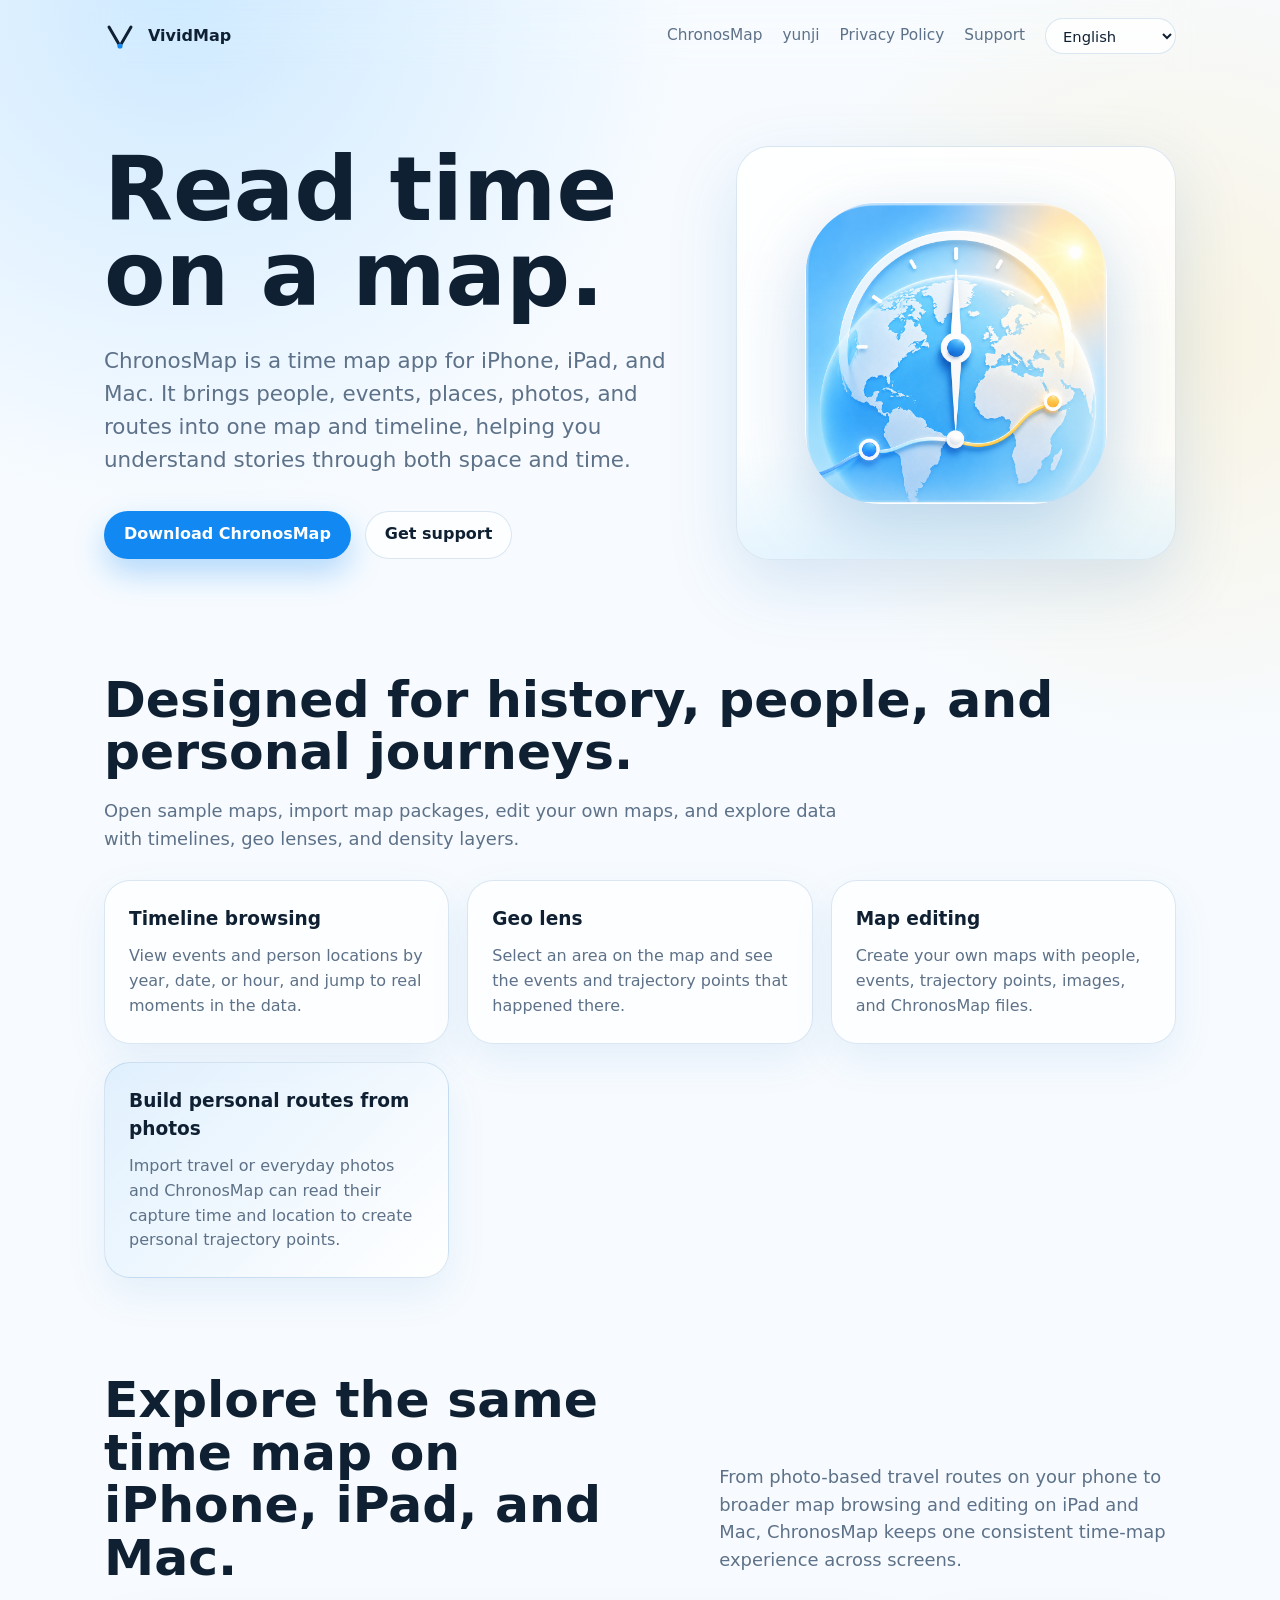
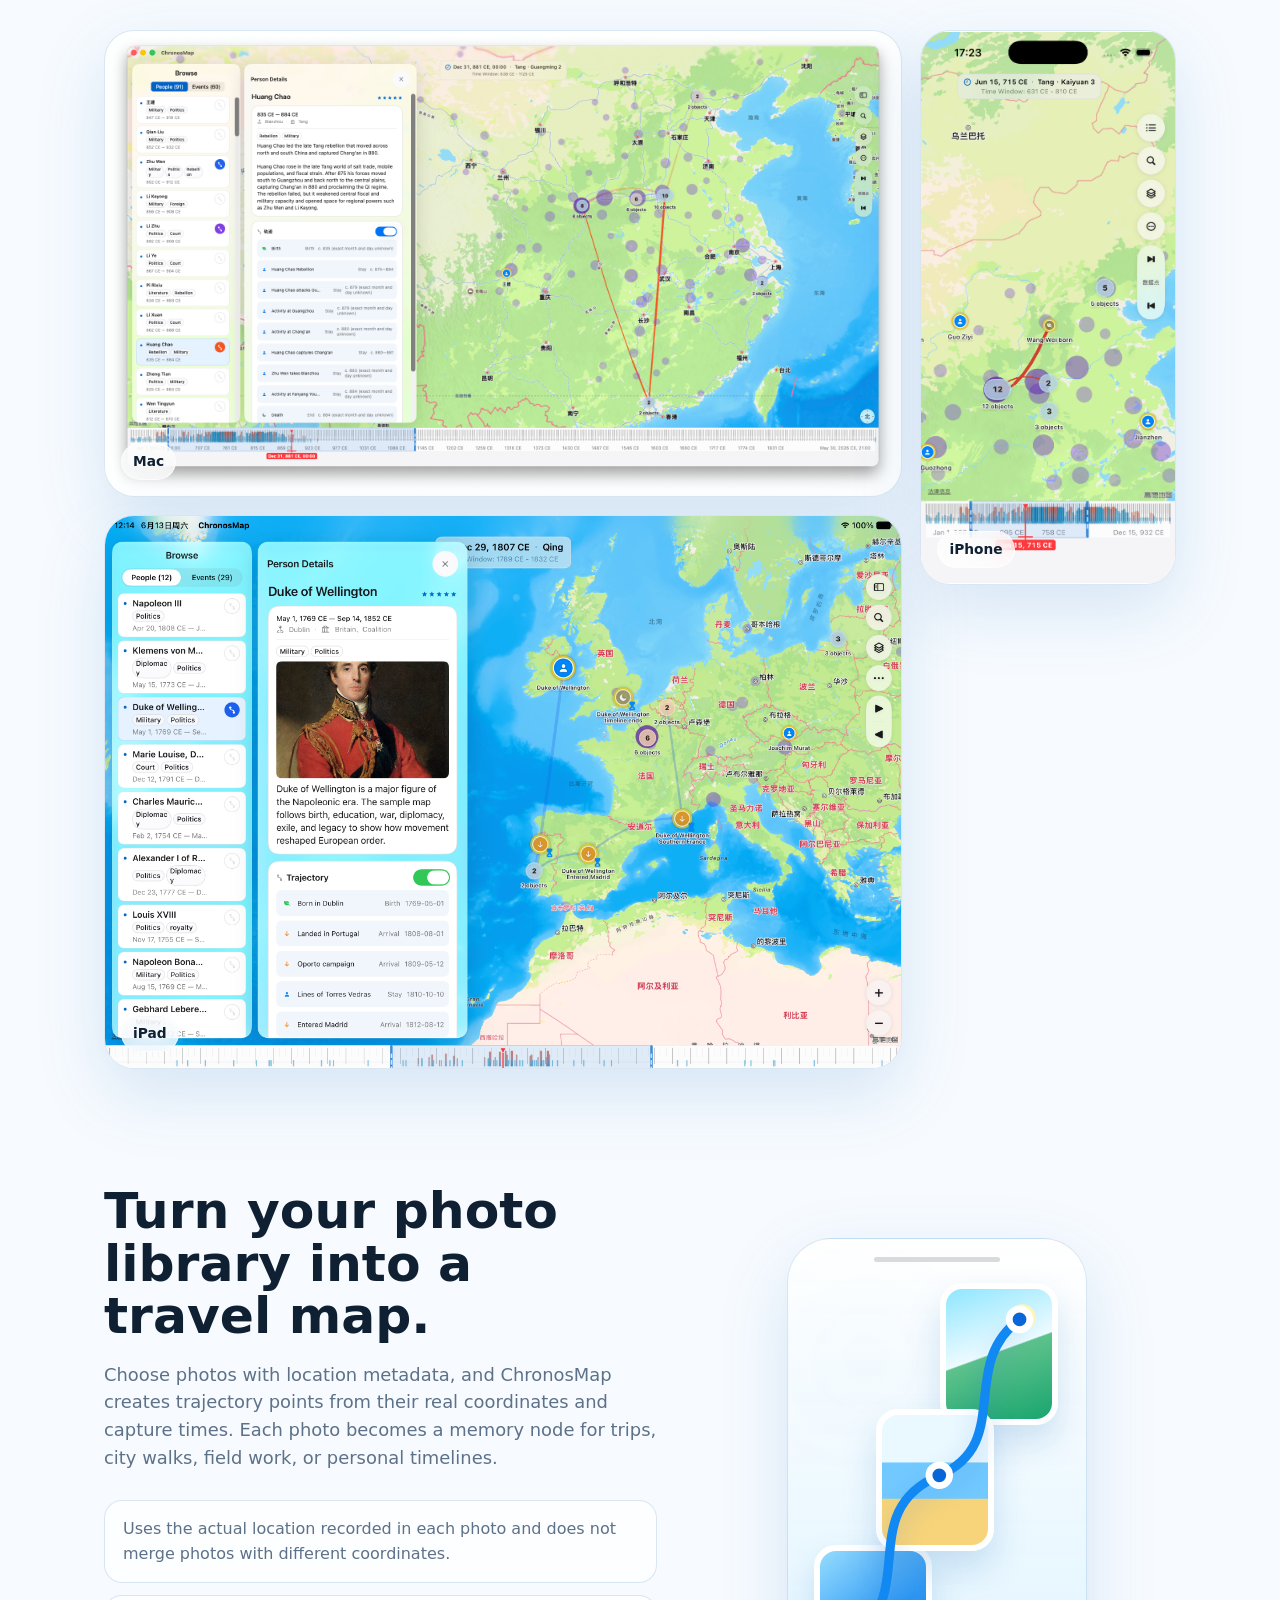
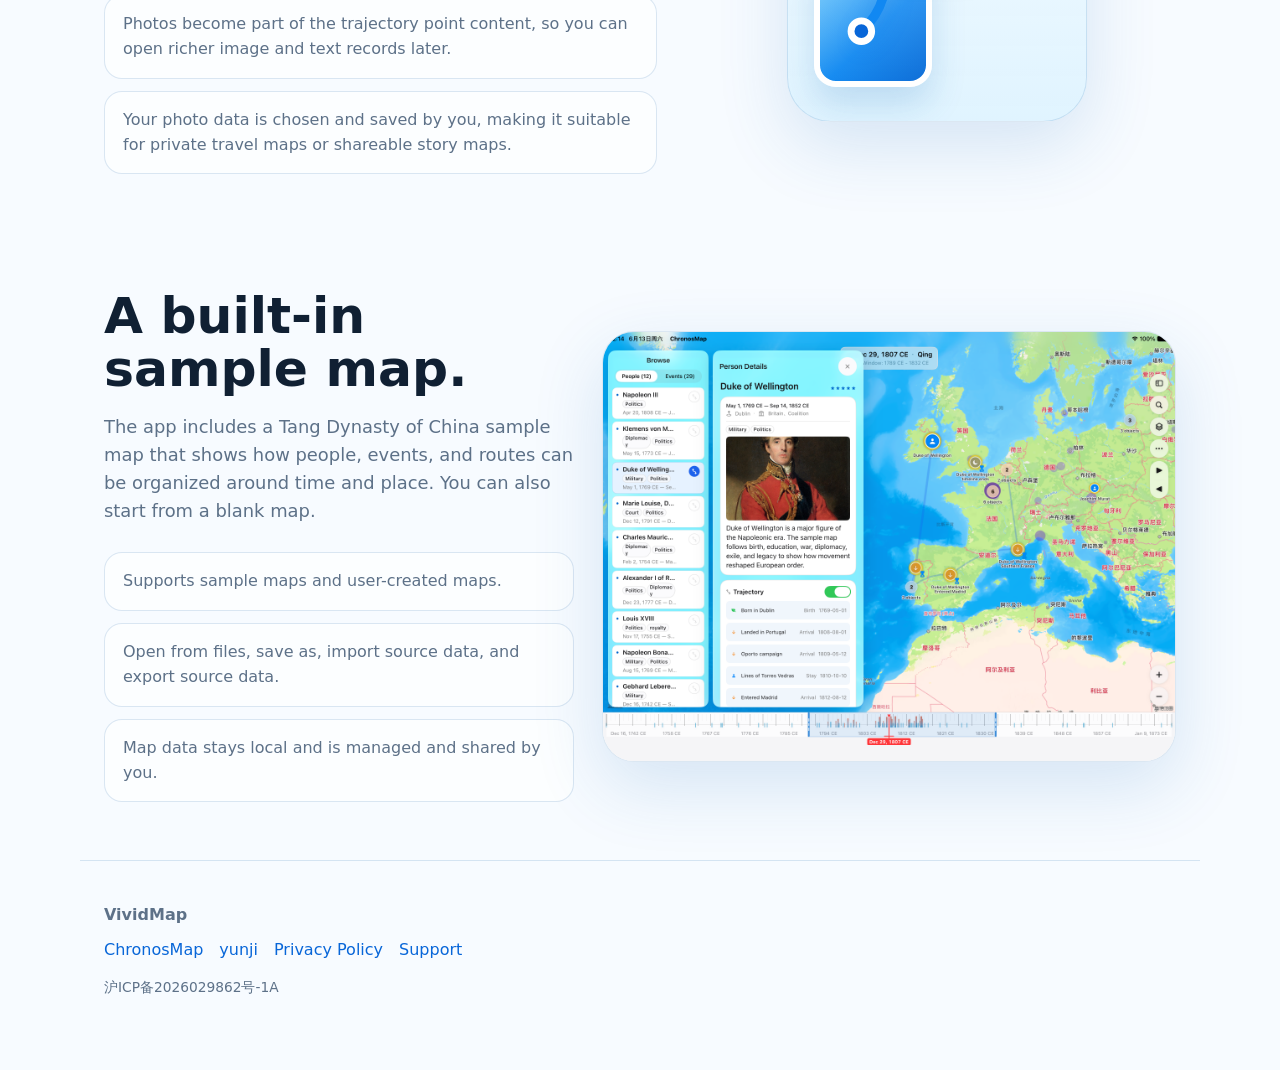
==== chronosmap.html @ 7b17e9c6 "new site" ====
<!doctype html>
<html lang="en">
<head>
  <script>document.documentElement.className+=" js";</script>
  <meta charset="utf-8">
  <meta name="viewport" content="width=device-width, initial-scale=1">
  <title data-i18n="home.page.title">ChronosMap - A map for time and place</title>
  <meta name="description" content="ChronosMap helps you explore people, events, photos, and movement over time on an interactive map." data-i18n-attr="content:meta.description">
  <link rel="stylesheet" href="site.css">
  <link rel="icon" href="assets/chronosmap-icon.png">
  <script src="site.js" defer></script>
  <script src="studio-i18n.js" defer></script>
  <script src="reveal.js" defer></script>
</head>
<body data-page="home">
  <div class="page">
    <header class="nav">
      <a class="brand" href="index.html" aria-label="VividMap home">
        <span class="studio-mark" aria-hidden="true"><svg viewBox="0 0 32 32"><path d="M5 7 L16 26 L27 7" fill="none" stroke="currentColor" stroke-width="3" stroke-linecap="round" stroke-linejoin="round"/><circle cx="16" cy="26" r="2.6" fill="var(--blue)"/></svg></span>
        <span>VividMap</span>
      </a>
      <nav class="nav-links" aria-label="Primary navigation">
        <a href="chronosmap.html">ChronosMap</a>
        <a href="yunji.html" data-i18n="brand.yunji">yunji</a>
        <a href="privacy.html" data-i18n="nav.privacy">Privacy Policy</a>
        <a href="support.html" data-i18n="nav.support">Support</a>
        <label class="language-control">
          <span class="sr-only" data-i18n="nav.language">Language</span>
          <select class="language-select" data-language-select aria-label="Language"></select>
        </label>
      </nav>
    </header>

    <main>
      <section class="hero">
        <div>
          <h1 class="reveal" data-i18n="home.hero.title">Read time on a map.</h1>
          <p class="reveal" data-i18n="home.hero.body">ChronosMap is a time map app for iPhone, iPad, and Mac. It brings people, events, places, photos, and routes into one map and timeline, helping you understand stories through both space and time.</p>
          <div class="actions reveal">
            <a class="button primary" href="https://apps.apple.com/us/app/chronosmap/id6778398973" data-i18n="support.appStore.open">Download on the App Store</a>
            <a class="button secondary" href="support.html" data-i18n="home.hero.support">Get support</a>
          </div>
        </div>
        <div class="hero-card reveal" aria-label="ChronosMap app icon">
          <div class="icon-stage">
            <img src="assets/chronosmap-icon.png" alt="ChronosMap app icon" data-i18n-attr="alt:home.icon.alt">
          </div>
        </div>
      </section>

      <section id="features" class="section">
        <h2 class="reveal" data-i18n="home.features.title">Designed for history, people, and personal journeys.</h2>
        <p class="section-lead reveal" data-i18n="home.features.lead">Open sample maps, import map packages, edit your own maps, and explore data with timelines, geo lenses, and density layers.</p>
        <div class="grid">
          <article class="card reveal">
            <h3 data-i18n="home.feature.timeline.title">Timeline browsing</h3>
            <p data-i18n="home.feature.timeline.body">View events and person locations by year, date, or hour, and jump to real moments in the data.</p>
          </article>
          <article class="card reveal">
            <h3 data-i18n="home.feature.lens.title">Geo lens</h3>
            <p data-i18n="home.feature.lens.body">Select an area on the map and see the events and trajectory points that happened there.</p>
          </article>
          <article class="card reveal">
            <h3 data-i18n="home.feature.editor.title">Map editing</h3>
            <p data-i18n="home.feature.editor.body">Create your own maps with people, events, trajectory points, images, and ChronosMap files.</p>
          </article>
          <article class="card card-accent reveal">
            <h3 data-i18n="home.feature.photos.title">Build personal routes from photos</h3>
            <p data-i18n="home.feature.photos.body">Import travel or everyday photos and ChronosMap can read their capture time and location to create personal trajectory points.</p>
          </article>
        </div>
      </section>

      <section class="section product-gallery">
        <div class="gallery-heading">
          <h2 class="reveal" data-i18n="home.gallery.title">Explore the same time map on iPhone, iPad, and Mac.</h2>
          <p class="section-lead reveal" data-i18n="home.gallery.lead">From photo-based travel routes on your phone to broader map browsing and editing on iPad and Mac, ChronosMap keeps one consistent time-map experience across screens.</p>
        </div>
        <div class="device-grid">
          <figure class="device-shot mac-shot reveal">
            <img src="assets/mac_en.png" alt="ChronosMap on Mac" data-shot="mac" data-i18n-attr="alt:home.gallery.macAlt" loading="lazy" decoding="async">
            <figcaption data-i18n="home.gallery.mac">Mac</figcaption>
          </figure>
          <figure class="device-shot ipad-shot reveal">
            <img src="assets/ipad_en.png" alt="ChronosMap on iPad" data-shot="ipad" data-i18n-attr="alt:home.gallery.ipadAlt" loading="lazy" decoding="async">
            <figcaption data-i18n="home.gallery.ipad">iPad</figcaption>
          </figure>
          <figure class="device-shot ios-shot reveal">
            <img src="assets/ios_en.png" alt="ChronosMap on iPhone" data-shot="ios" data-i18n-attr="alt:home.gallery.iosAlt" loading="lazy" decoding="async">
            <figcaption data-i18n="home.gallery.ios">iPhone</figcaption>
          </figure>
        </div>
      </section>

      <section class="section photo-story">
        <div class="photo-copy">
          <h2 class="reveal" data-i18n="home.photos.title">Turn your photo library into a travel map.</h2>
          <p class="section-lead reveal" data-i18n="home.photos.lead">Choose photos with location metadata, and ChronosMap creates trajectory points from their real coordinates and capture times. Each photo becomes a memory node for trips, city walks, field work, or personal timelines.</p>
          <ul class="list">
            <li class="reveal" data-i18n="home.photos.point1">Uses the actual location recorded in each photo and does not merge photos with different coordinates.</li>
            <li class="reveal" data-i18n="home.photos.point2">Photos become part of the trajectory point content, so you can open richer image and text records later.</li>
            <li class="reveal" data-i18n="home.photos.point3">Your photo data is chosen and saved by you, making it suitable for private travel maps or shareable story maps.</li>
          </ul>
        </div>
        <div class="journey-visual reveal" aria-label="Photo journey illustration">
          <div class="phone-frame">
            <div class="photo-tile tile-one"></div>
            <div class="photo-tile tile-two"></div>
            <div class="photo-tile tile-three"></div>
            <svg class="route-line" viewBox="0 0 260 420" aria-hidden="true">
              <path d="M64 342 C110 302 62 236 132 206 C197 178 148 110 202 70" />
              <circle cx="64" cy="342" r="9" />
              <circle cx="132" cy="206" r="9" />
              <circle cx="202" cy="70" r="9" />
            </svg>
          </div>
        </div>
      </section>

      <section class="section showcase">
        <div>
          <h2 class="reveal" data-i18n="home.sample.title">A built-in sample map.</h2>
          <p class="section-lead reveal" data-i18n="home.sample.lead">The app includes a Tang Dynasty of China sample map that shows how people, events, and routes can be organized around time and place. You can also start from a blank map.</p>
          <ul class="list">
            <li class="reveal" data-i18n="home.sample.point1">Supports sample maps and user-created maps.</li>
            <li class="reveal" data-i18n="home.sample.point2">Open from files, save as, import source data, and export source data.</li>
            <li class="reveal" data-i18n="home.sample.point3">Map data stays local and is managed and shared by you.</li>
          </ul>
        </div>
        <div class="map-image reveal">
          <img src="assets/ipad_en.png" alt="ChronosMap sample map on iPad" data-shot="ipad" data-i18n-attr="alt:home.sample.imageAlt" loading="lazy" decoding="async">
        </div>
      </section>
    </main>

    <footer class="footer">
      <strong>VividMap</strong>
      <div class="footer-links">
        <a href="chronosmap.html">ChronosMap</a>
        <a href="yunji.html" data-i18n="brand.yunji">yunji</a>
        <a href="privacy.html" data-i18n="nav.privacy">Privacy Policy</a>
        <a href="support.html" data-i18n="nav.support">Support</a>
      </div>
      <a class="icp-link" href="https://beian.miit.gov.cn/" target="_blank" rel="noopener">沪ICP备2026029862号-1A</a>
    </footer>
  </div>
</body>
</html>
---- site.css ----
:root {
  color-scheme: light;
  --bg: #f7fbff;
  --surface: rgba(255, 255, 255, 0.78);
  --surface-strong: #ffffff;
  --text: #102033;
  --muted: #5d7188;
  --line: rgba(34, 106, 176, 0.16);
  --blue: #1188f2;
  --blue-strong: #0866d8;
  --blue-soft: #dff2ff;
  --shadow: 0 24px 70px rgba(38, 113, 184, 0.16);
  --radius: 26px;
}

* {
  box-sizing: border-box;
}

html {
  scroll-behavior: smooth;
}

body {
  margin: 0;
  background:
    radial-gradient(circle at 14% 0%, rgba(46, 164, 255, 0.2), transparent 32rem),
    radial-gradient(circle at 92% 8%, rgba(255, 207, 92, 0.18), transparent 26rem),
    var(--bg);
  color: var(--text);
  font-family: Inter, ui-sans-serif, system-ui, -apple-system, BlinkMacSystemFont, "Segoe UI", sans-serif;
  line-height: 1.55;
}

a {
  color: var(--blue-strong);
  text-decoration: none;
}

a:hover {
  text-decoration: underline;
}

.page {
  min-height: 100vh;
}

.nav {
  position: sticky;
  top: 0;
  z-index: 10;
  display: flex;
  align-items: center;
  justify-content: space-between;
  gap: 20px;
  max-width: 1120px;
  margin: 0 auto;
  padding: 18px 24px;
  backdrop-filter: blur(18px);
}

.brand {
  display: inline-flex;
  align-items: center;
  gap: 12px;
  color: var(--text);
  font-weight: 760;
}

.brand img {
  width: 38px;
  height: 38px;
  border-radius: 10px;
  box-shadow: 0 8px 24px rgba(17, 136, 242, 0.22);
}

.nav-links {
  display: flex;
  align-items: center;
  gap: 20px;
  font-size: 0.96rem;
  color: var(--muted);
}

.nav-links a {
  color: var(--muted);
}

.language-control {
  display: inline-flex;
  align-items: center;
}

.language-select {
  height: 36px;
  max-width: 190px;
  padding: 0 34px 0 13px;
  border: 1px solid var(--line);
  border-radius: 999px;
  background: rgba(255, 255, 255, 0.76);
  color: var(--text);
  font: inherit;
  font-size: 0.92rem;
}

.sr-only {
  position: absolute;
  width: 1px;
  height: 1px;
  padding: 0;
  margin: -1px;
  overflow: hidden;
  clip: rect(0, 0, 0, 0);
  white-space: nowrap;
  border: 0;
}

.hero {
  display: grid;
  grid-template-columns: minmax(0, 1.02fr) minmax(320px, 0.78fr);
  gap: 56px;
  align-items: center;
  max-width: 1120px;
  margin: 0 auto;
  padding: 74px 24px 56px;
}

.hero h1 {
  max-width: 720px;
  margin: 0;
  font-size: clamp(3rem, 7vw, 6.25rem);
  line-height: 0.94;
}

.hero p {
  max-width: 650px;
  margin: 28px 0 0;
  color: var(--muted);
  font-size: clamp(1.08rem, 2vw, 1.34rem);
}

.actions {
  display: flex;
  flex-wrap: wrap;
  gap: 14px;
  margin-top: 34px;
}

.button {
  display: inline-flex;
  align-items: center;
  justify-content: center;
  min-height: 48px;
  padding: 0 19px;
  border-radius: 999px;
  font-weight: 720;
  border: 1px solid transparent;
}

.button.primary {
  background: var(--blue);
  color: #fff;
  box-shadow: 0 14px 32px rgba(17, 136, 242, 0.3);
}

.button.secondary {
  background: rgba(255, 255, 255, 0.78);
  border-color: var(--line);
  color: var(--text);
}

.hero-card {
  position: relative;
  padding: 26px;
  border: 1px solid var(--line);
  border-radius: 34px;
  background: linear-gradient(180deg, rgba(255, 255, 255, 0.88), rgba(255, 255, 255, 0.58));
  box-shadow: var(--shadow);
  overflow: hidden;
}

.hero-card::before {
  content: "";
  position: absolute;
  inset: auto -18% -22% -18%;
  height: 48%;
  background: linear-gradient(180deg, rgba(182, 230, 255, 0), rgba(142, 212, 249, 0.38));
  pointer-events: none;
}

.icon-stage {
  display: grid;
  place-items: center;
  min-height: 360px;
}

.icon-stage img {
  width: min(78%, 330px);
  border-radius: 25%;
  filter: drop-shadow(0 26px 34px rgba(17, 104, 184, 0.24));
}

.section {
  max-width: 1120px;
  margin: 0 auto;
  padding: 58px 24px;
}

.section h2 {
  margin: 0 0 18px;
  font-size: clamp(2rem, 4vw, 3.15rem);
  line-height: 1.04;
}

.section-lead {
  max-width: 760px;
  margin: 0 0 28px;
  color: var(--muted);
  font-size: 1.12rem;
}

.grid {
  display: grid;
  grid-template-columns: repeat(3, minmax(0, 1fr));
  gap: 18px;
}

.card {
  padding: 24px;
  border: 1px solid var(--line);
  border-radius: var(--radius);
  background: var(--surface);
  box-shadow: 0 16px 42px rgba(38, 113, 184, 0.09);
}

.card h3 {
  margin: 0 0 10px;
  font-size: 1.16rem;
}

.card p {
  margin: 0;
  color: var(--muted);
}

.card-accent {
  background:
    linear-gradient(135deg, rgba(17, 136, 242, 0.12), rgba(255, 255, 255, 0.76)),
    var(--surface);
}

.product-gallery {
  padding-top: 38px;
}

.gallery-heading {
  display: grid;
  grid-template-columns: minmax(0, 0.9fr) minmax(280px, 0.7fr);
  gap: 28px;
  align-items: end;
  margin-bottom: 28px;
}

.device-grid {
  display: grid;
  grid-template-columns: minmax(0, 1fr) minmax(150px, 0.32fr);
  grid-template-areas:
    "mac ios"
    "ipad ios";
  gap: 18px;
  max-width: 1080px;
  margin-inline: auto;
}

.device-shot {
  margin: 0;
  position: relative;
  display: grid;
  place-items: center;
  min-width: 0;
  overflow: hidden;
  border: 1px solid var(--line);
  border-radius: 30px;
  background: rgba(255, 255, 255, 0.82);
  box-shadow: var(--shadow);
}

.device-shot img {
  display: block;
  width: 100%;
  height: 100%;
  object-fit: contain;
}

.device-shot figcaption {
  position: absolute;
  left: 16px;
  bottom: 16px;
  padding: 7px 11px;
  border: 1px solid rgba(255, 255, 255, 0.66);
  border-radius: 999px;
  background: rgba(255, 255, 255, 0.74);
  color: var(--text);
  font-size: 0.86rem;
  font-weight: 720;
  backdrop-filter: blur(14px);
}

.mac-shot {
  grid-area: mac;
  aspect-ratio: 1.71;
}

.ipad-shot {
  grid-area: ipad;
  aspect-ratio: 1.44;
}

.ios-shot {
  grid-area: ios;
  aspect-ratio: 0.46;
}

.photo-story {
  display: grid;
  grid-template-columns: minmax(0, 0.95fr) minmax(300px, 0.82fr);
  gap: 42px;
  align-items: center;
}

.photo-copy {
  min-width: 0;
}

.journey-visual {
  display: grid;
  place-items: center;
  min-height: 440px;
}

.phone-frame {
  position: relative;
  width: min(100%, 300px);
  aspect-ratio: 0.62;
  border: 1px solid var(--line);
  border-radius: 44px;
  background:
    linear-gradient(180deg, rgba(255, 255, 255, 0.92), rgba(220, 242, 255, 0.86)),
    radial-gradient(circle at 26% 24%, rgba(17, 136, 242, 0.18), transparent 8rem);
  box-shadow: var(--shadow);
  overflow: hidden;
}

.phone-frame::before {
  content: "";
  position: absolute;
  inset: 18px 86px auto;
  height: 5px;
  border-radius: 999px;
  background: rgba(16, 32, 51, 0.16);
}

.photo-tile {
  position: absolute;
  width: 118px;
  height: 142px;
  border: 6px solid #fff;
  border-radius: 22px;
  box-shadow: 0 18px 34px rgba(17, 104, 184, 0.18);
}

.tile-one {
  left: 26px;
  bottom: 34px;
  background:
    linear-gradient(180deg, rgba(255,255,255,0.16), transparent),
    linear-gradient(135deg, #80d5ff, #168bf1 58%, #0f6ed7);
}

.tile-two {
  right: 28px;
  top: 44px;
  background:
    radial-gradient(circle at 72% 22%, #fff6b9 0 10%, transparent 11%),
    linear-gradient(160deg, #8ee6ff, #eefbff 48%, #5ec28c 49%, #19a56f);
}

.tile-three {
  left: 88px;
  top: 170px;
  background:
    linear-gradient(180deg, #eaf8ff 0 36%, #72c9ff 37% 64%, #f7d47a 65%);
}

.route-line {
  position: absolute;
  inset: 0;
  width: 100%;
  height: 100%;
  fill: none;
  pointer-events: none;
}

.route-line path {
  stroke: var(--blue);
  stroke-width: 8;
  stroke-linecap: round;
  filter: drop-shadow(0 8px 10px rgba(8, 102, 216, 0.2));
}

.route-line circle {
  fill: var(--blue-strong);
  stroke: #fff;
  stroke-width: 6;
}

.showcase {
  display: grid;
  grid-template-columns: 0.9fr 1.1fr;
  gap: 28px;
  align-items: center;
}

.map-image {
  display: grid;
  place-items: center;
  overflow: hidden;
  border: 1px solid var(--line);
  border-radius: 32px;
  background: var(--surface-strong);
  box-shadow: var(--shadow);
  max-height: 460px;
}

.map-image img {
  display: block;
  width: 100%;
  height: 100%;
  max-height: 460px;
  object-fit: contain;
}

.list {
  display: grid;
  gap: 12px;
  padding: 0;
  margin: 24px 0 0;
  list-style: none;
}

.list li {
  padding: 16px 18px;
  border: 1px solid var(--line);
  border-radius: 18px;
  background: rgba(255, 255, 255, 0.64);
  color: var(--muted);
}

.policy {
  max-width: 840px;
}

.policy h1 {
  margin: 0 0 18px;
  font-size: clamp(2.4rem, 6vw, 4.7rem);
  line-height: 1;
}

.policy h2 {
  margin-top: 42px;
  font-size: 1.55rem;
}

.policy p,
.policy li {
  color: var(--muted);
}

.policy ul {
  padding-left: 1.25rem;
}

.footer {
  max-width: 1120px;
  margin: 0 auto;
  padding: 42px 24px 70px;
  color: var(--muted);
  border-top: 1px solid var(--line);
}

.footer-links {
  display: flex;
  flex-wrap: wrap;
  gap: 16px;
  margin-top: 10px;
}

.icp-link {
  display: inline-block;
  margin-top: 14px;
  color: var(--muted);
  font-size: 0.86rem;
}

@media (max-width: 820px) {
  .nav {
    align-items: flex-start;
    position: static;
  }

  .nav-links {
    gap: 12px;
    flex-wrap: wrap;
    justify-content: flex-end;
  }

  .hero,
  .showcase,
  .photo-story,
  .gallery-heading,
  .device-grid {
    grid-template-columns: 1fr;
  }

  .device-grid {
    grid-template-areas:
      "mac"
      "ipad"
      "ios";
  }

  .ios-shot {
    width: min(100%, 320px);
    justify-self: center;
  }

  .hero {
    padding-top: 46px;
  }

  .grid {
    grid-template-columns: 1fr;
  }

  .icon-stage {
    min-height: 260px;
  }
}

@media (max-width: 520px) {
  .nav {
    padding-inline: 18px;
  }

  .brand span {
    display: none;
  }

  .hero,
  .section,
  .footer {
    padding-inline: 18px;
  }

  .hero h1 {
    font-size: 3.1rem;
  }
}

/* ============================================================
   VividMap 合并站：工作室首页 / 云迹页 / 滚动显现 / 微交互
   （沿用 ChronosMap 的浅色蓝调语言，仅在其上扩展）
   ============================================================ */

/* 工作室标记（V 字 + 节点） */
.studio-mark {
  display: inline-grid;
  place-items: center;
  width: 32px;
  height: 32px;
  color: var(--text);
}
.studio-mark svg { width: 100%; height: 100%; display: block; }
.brand:hover .studio-mark { color: var(--blue-strong); }

.nav.scrolled {
  background: rgba(247, 251, 255, 0.82);
  box-shadow: 0 1px 0 var(--line);
}

/* 滚动显现（渐进增强：无 JS 时内容默认可见） */
.js .reveal {
  opacity: 0;
  transform: translateY(26px);
  transition: opacity 0.7s var(--ease, ease), transform 0.7s var(--ease, ease);
}
.js .reveal.in { opacity: 1; transform: none; }

/* 工作室首页 hero 视觉：双图标漂浮 + 漂浮地名胶囊 */
.studio-hero-visual {
  position: relative;
  display: grid;
  place-items: center;
  min-height: 380px;
}
.app-icons {
  position: relative;
  display: flex;
  gap: 22px;
  align-items: center;
  padding: 30px 34px;
  border: 1px solid var(--line);
  border-radius: 34px;
  background: linear-gradient(180deg, rgba(255,255,255,0.9), rgba(255,255,255,0.6));
  box-shadow: var(--shadow);
}
.app-icons img {
  width: 116px;
  height: 116px;
  border-radius: 25%;
  filter: drop-shadow(0 18px 24px rgba(17,104,184,0.22));
  transition: transform 0.4s var(--ease, ease);
}
.app-icons img:first-child { transform: rotate(-5deg); }
.app-icons img:last-child { transform: rotate(5deg) translateY(8px); }
.app-icons:hover img:first-child { transform: rotate(-2deg) translateY(-6px); }
.app-icons:hover img:last-child { transform: rotate(2deg) translateY(2px); }
.icon-amp {
  font-family: var(--display, inherit);
  font-size: 2rem;
  font-weight: 700;
  color: var(--muted);
}
.float-chip {
  position: absolute;
  z-index: 3;
  padding: 8px 15px;
  border: 1px solid var(--line);
  border-radius: 999px;
  background: rgba(255,255,255,0.92);
  box-shadow: 0 12px 26px rgba(38,113,184,0.16);
  font-size: 0.85rem;
  font-weight: 720;
  color: var(--text);
  white-space: nowrap;
  animation: floaty 6s ease-in-out infinite;
}
.float-chip::before {
  content: "";
  display: inline-block;
  width: 9px; height: 9px;
  border-radius: 50%;
  margin-right: 8px;
  vertical-align: middle;
  background: var(--c, var(--blue));
}
.chip-1 { --c: var(--blue); top: 4%; left: -6%; }
.chip-2 { --c: var(--blue-strong); bottom: 8%; right: -8%; animation-delay: 1.4s; }
.chip-3 { --c: #ffcf5c; top: 40%; left: -12%; animation-delay: 2.6s; }
@keyframes floaty {
  0%, 100% { transform: translateY(0); }
  50% { transform: translateY(-12px); }
}

/* 门户卡（首页双 App 入口） */
.portal-grid {
  display: grid;
  grid-template-columns: repeat(2, minmax(0, 1fr));
  gap: 22px;
}
.portal-card {
  display: flex;
  flex-direction: column;
  gap: 16px;
  padding: 26px;
  border: 1px solid var(--line);
  border-radius: var(--radius);
  background: var(--surface);
  box-shadow: 0 16px 42px rgba(38,113,184,0.09);
  transition: transform 0.35s var(--ease, ease), box-shadow 0.35s var(--ease, ease);
}
.portal-card:hover {
  transform: translateY(-6px);
  box-shadow: 0 26px 56px rgba(38,113,184,0.16);
}
.portal-card.accent {
  background: linear-gradient(135deg, rgba(17,136,242,0.12), rgba(255,255,255,0.78)), var(--surface);
}
.portal-head { display: flex; align-items: center; gap: 14px; }
.portal-head img {
  width: 58px; height: 58px;
  border-radius: 16px;
  box-shadow: 0 10px 24px rgba(17,136,242,0.2);
}
.portal-name { font-size: 1.5rem; font-weight: 760; }
.portal-tagline { margin: 0; color: var(--muted); }
.portal-shot {
  margin: 4px 0 0;
  overflow: hidden;
  border: 1px solid var(--line);
  border-radius: 24px;
  background: rgba(255,255,255,0.7);
}
.portal-shot img { display: block; width: 100%; aspect-ratio: 1.5; object-fit: cover; object-position: top; }
.portal-actions { display: flex; flex-wrap: wrap; gap: 12px; margin-top: auto; }

/* 价值卡 */
.values-grid {
  display: grid;
  grid-template-columns: repeat(3, minmax(0, 1fr));
  gap: 18px;
}
.value-card {
  padding: 24px;
  border: 1px solid var(--line);
  border-radius: var(--radius);
  background: var(--surface);
  box-shadow: 0 16px 42px rgba(38,113,184,0.09);
}
.value-card .vmark {
  display: inline-grid;
  place-items: center;
  width: 40px; height: 40px;
  margin-bottom: 12px;
  border-radius: 12px;
  background: var(--blue-soft);
  color: var(--blue-strong);
  font-weight: 800;
}
.value-card p { margin: 0; color: var(--muted); }

/* 云迹页设备行（三张 iPhone 截图） */
.device-row {
  display: grid;
  grid-template-columns: repeat(3, minmax(0, 1fr));
  gap: 18px;
  max-width: 760px;
  margin-inline: auto;
}
.device-row .device-shot { aspect-ratio: 0.47; }
.device-row .device-shot img { object-fit: cover; object-position: top; }

/* 云迹 hero 图标舞台复用 chronosmap .icon-stage，仅换图 */

@media (max-width: 820px) {
  .portal-grid, .values-grid, .device-row { grid-template-columns: 1fr; }
  .device-row { max-width: 320px; }
  .studio-hero-visual { min-height: 300px; }
  .app-icons img { width: 92px; height: 92px; }
}

@media (prefers-reduced-motion: reduce) {
  .reveal { opacity: 1; transform: none; }
  .float-chip { animation: none; }
}
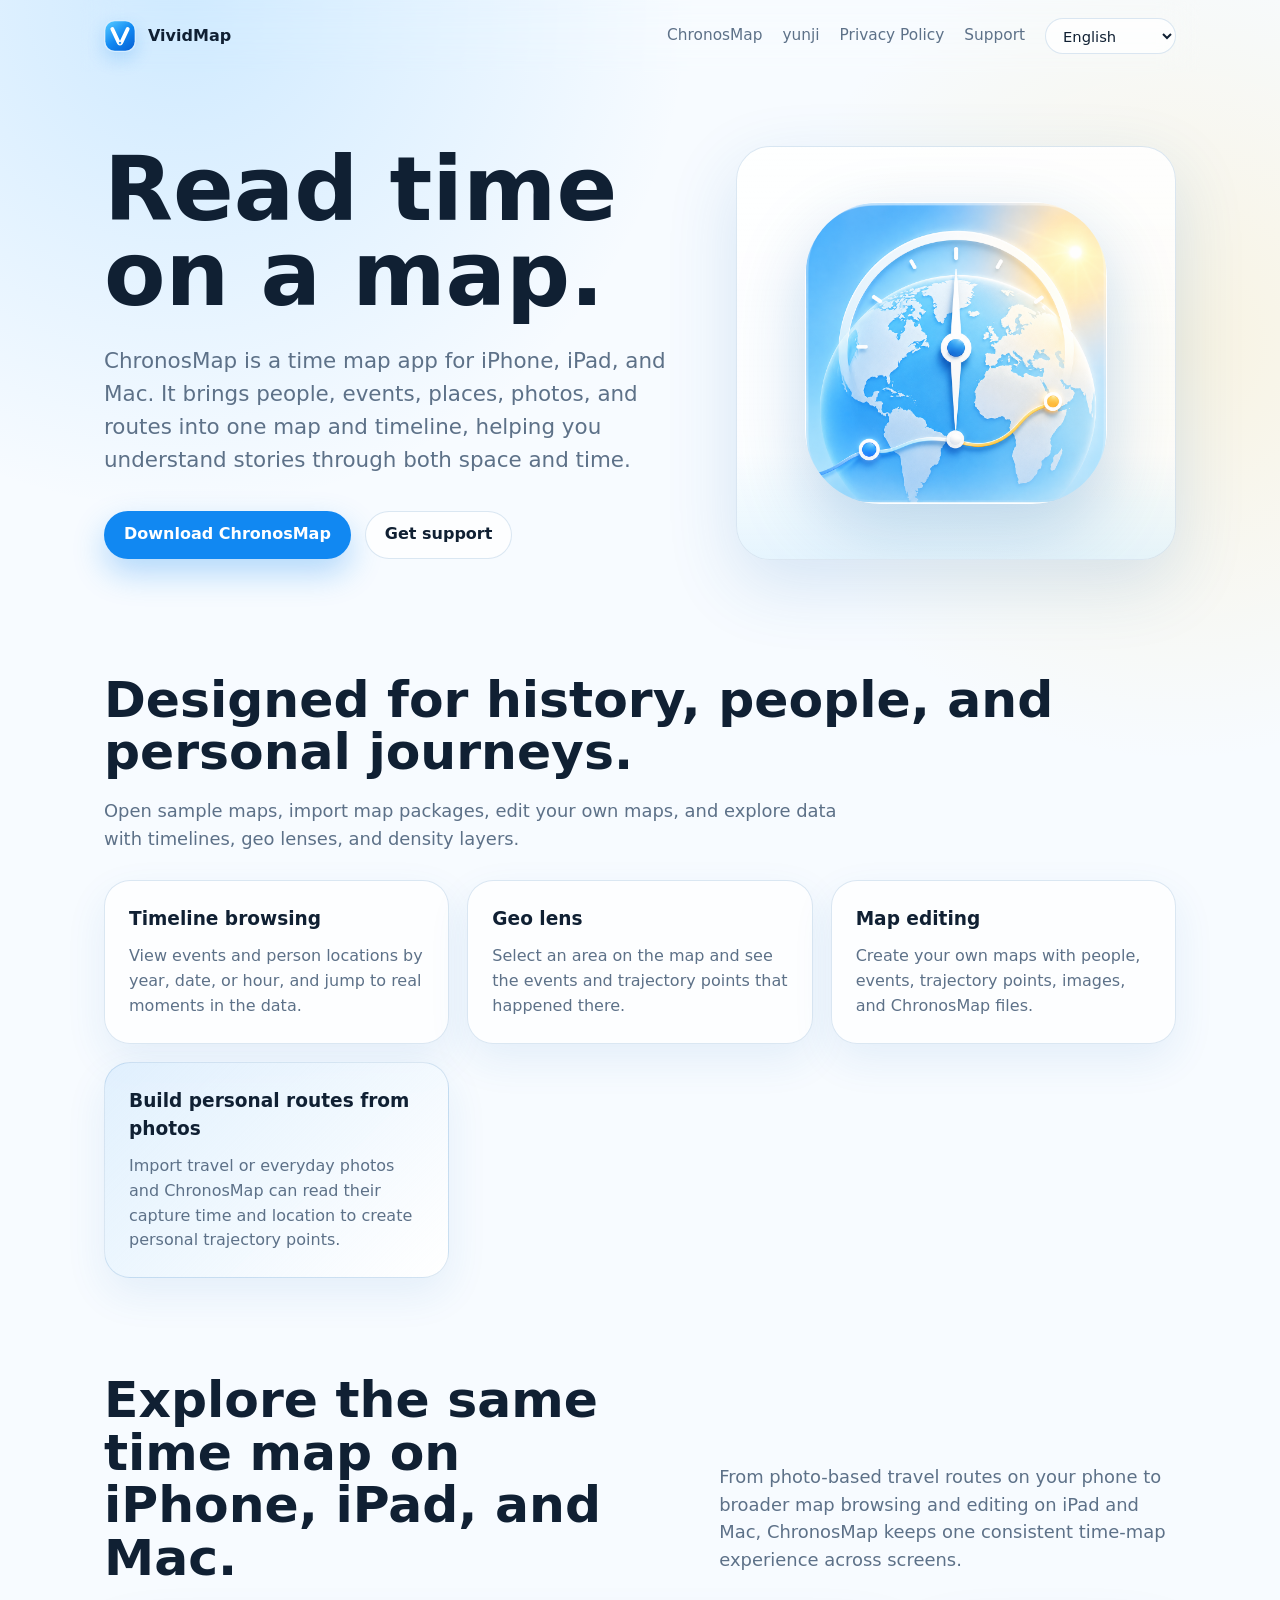
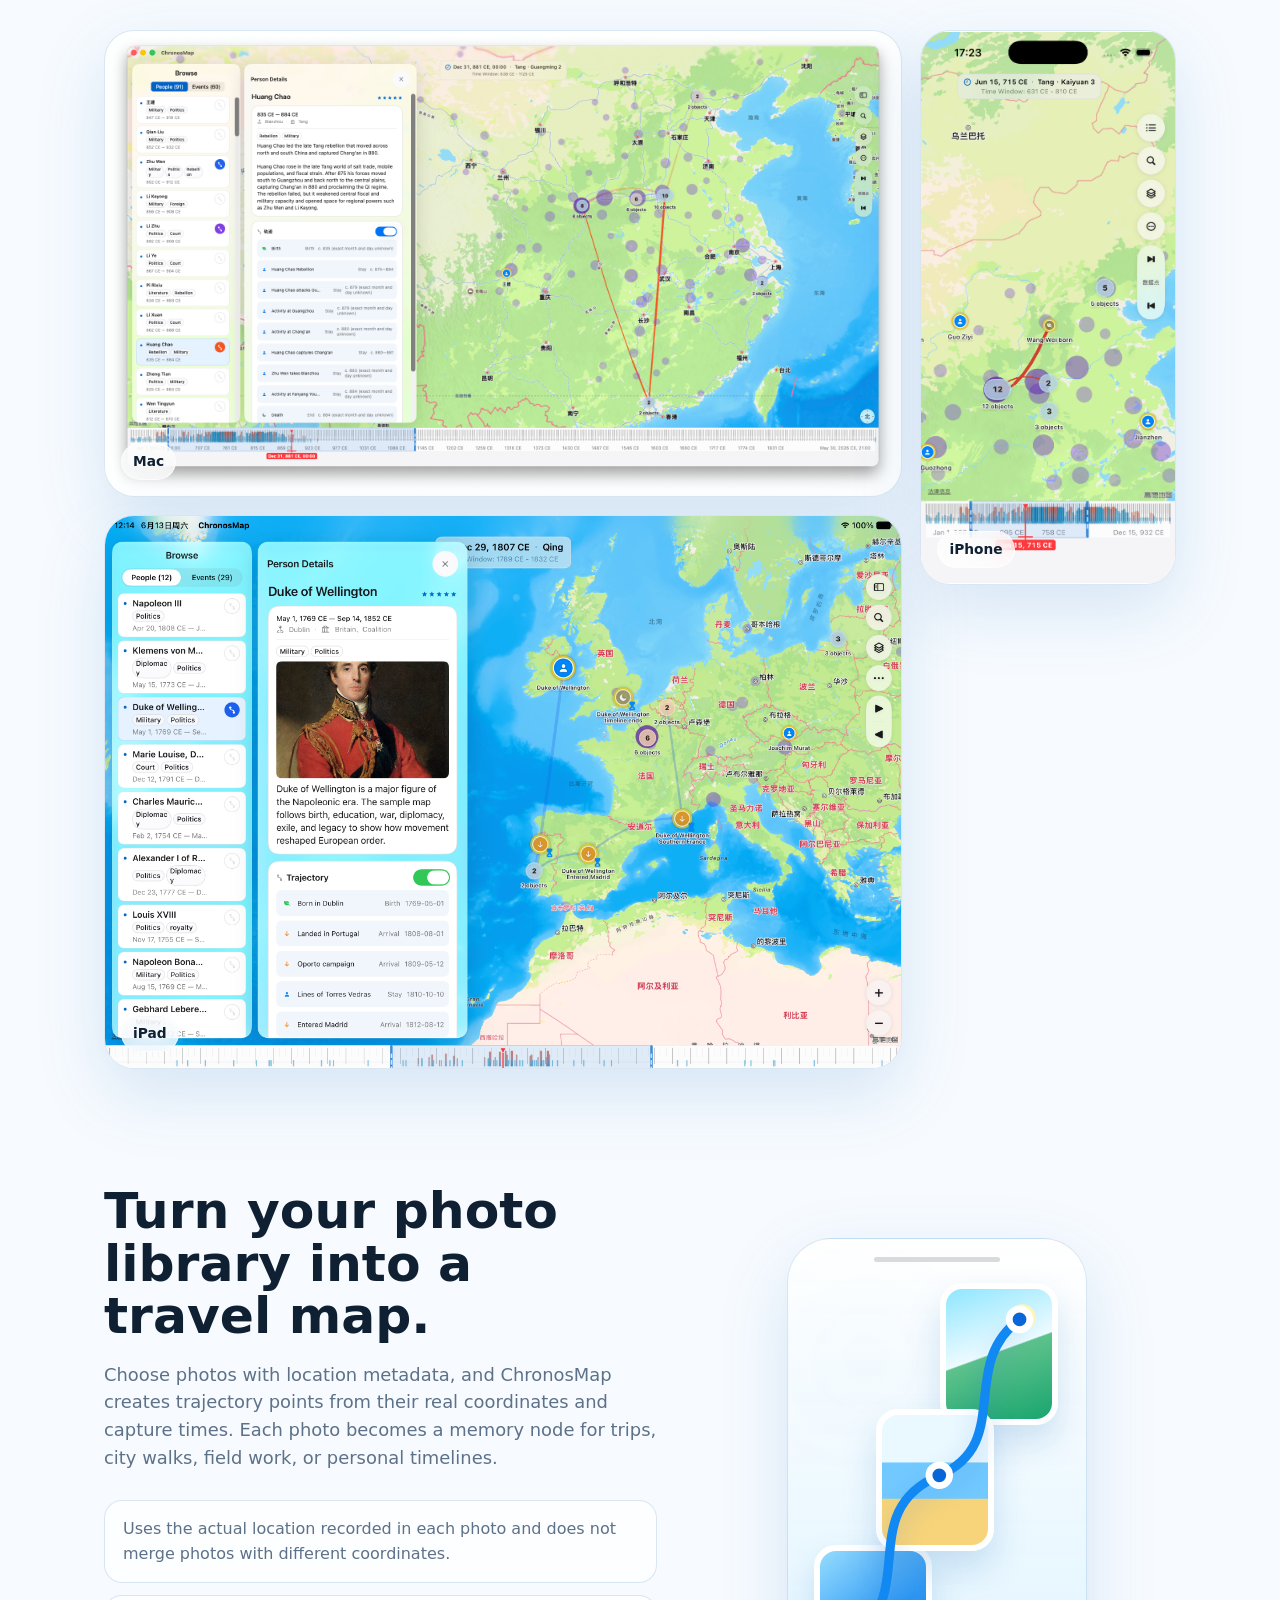
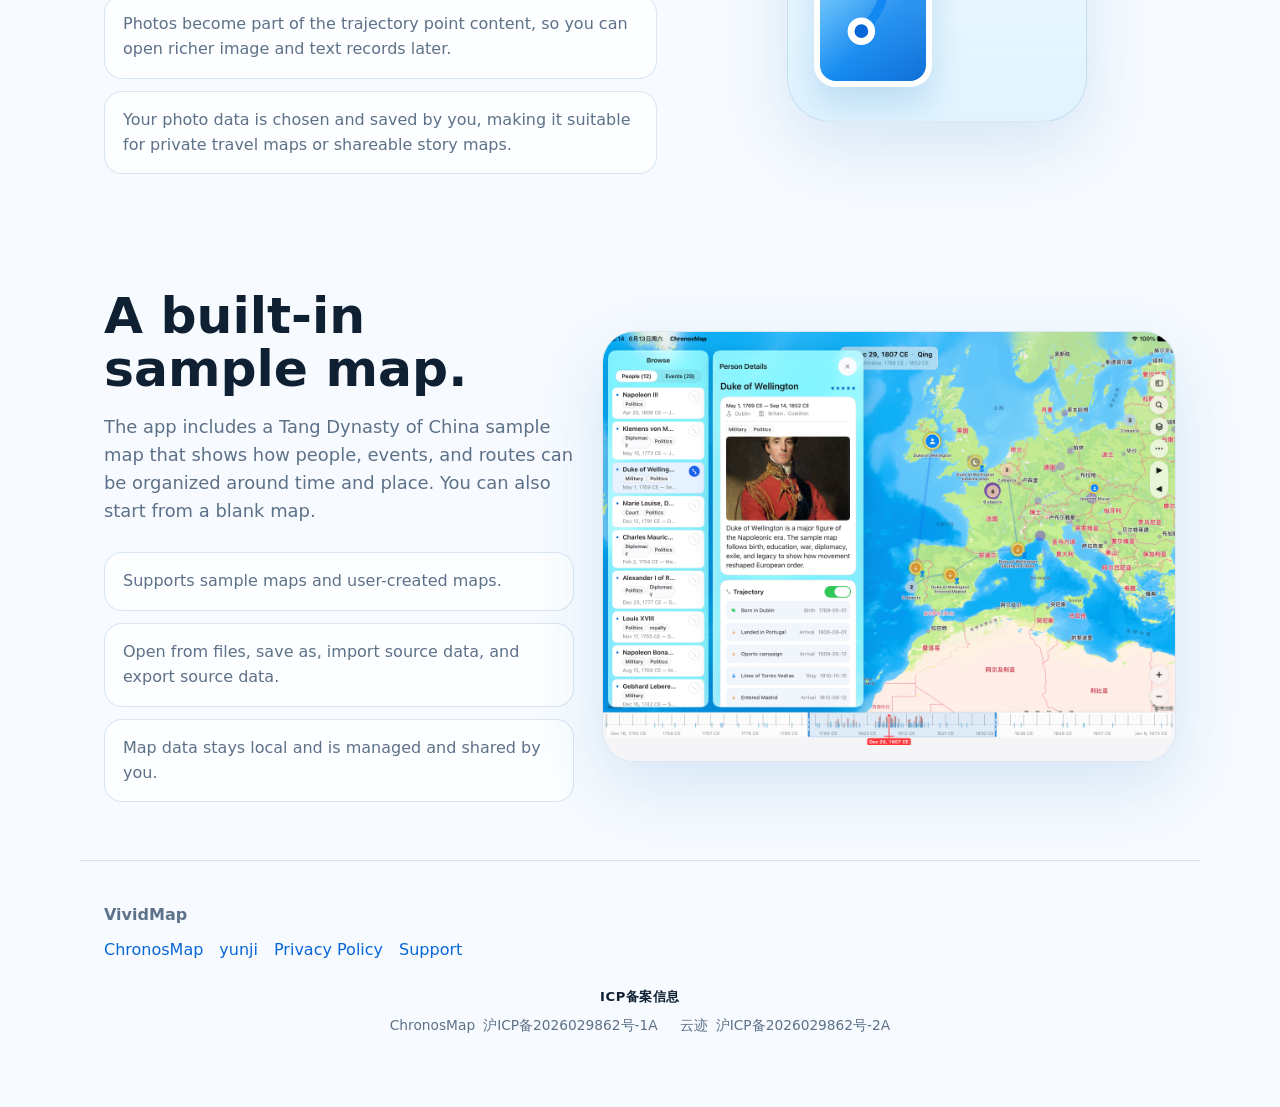
==== commit 4f7add54: "update logo and license." ====
--- a/chronosmap.html
+++ b/chronosmap.html
@@ -6,17 +6,17 @@
   <meta name="viewport" content="width=device-width, initial-scale=1">
   <title data-i18n="home.page.title">ChronosMap - A map for time and place</title>
   <meta name="description" content="ChronosMap helps you explore people, events, photos, and movement over time on an interactive map." data-i18n-attr="content:meta.description">
-  <link rel="stylesheet" href="site.css">
+  <link rel="stylesheet" href="site.css?v=20260807a">
   <link rel="icon" href="assets/chronosmap-icon.png">
-  <script src="site.js" defer></script>
-  <script src="studio-i18n.js" defer></script>
-  <script src="reveal.js" defer></script>
+  <script src="site.js?v=20260731a" defer></script>
+  <script src="studio-i18n.js?v=20260731a" defer></script>
+  <script src="reveal.js?v=20260731a" defer></script>
 </head>
 <body data-page="home">
   <div class="page">
     <header class="nav">
       <a class="brand" href="index.html" aria-label="VividMap home">
-        <span class="studio-mark" aria-hidden="true"><svg viewBox="0 0 32 32"><path d="M5 7 L16 26 L27 7" fill="none" stroke="currentColor" stroke-width="3" stroke-linecap="round" stroke-linejoin="round"/><circle cx="16" cy="26" r="2.6" fill="var(--blue)"/></svg></span>
+        <span class="studio-mark" aria-hidden="true"><img src="assets/vividmap-mark.svg" alt=""></span>
         <span>VividMap</span>
       </a>
       <nav class="nav-links" aria-label="Primary navigation">
@@ -141,7 +141,13 @@
         <a href="privacy.html" data-i18n="nav.privacy">Privacy Policy</a>
         <a href="support.html" data-i18n="nav.support">Support</a>
       </div>
-      <a class="icp-link" href="https://beian.miit.gov.cn/" target="_blank" rel="noopener">沪ICP备2026029862号-1A</a>
+      <div class="icp-records" aria-label="ICP备案信息">
+        <span class="icp-title">ICP备案信息</span>
+        <div class="icp-list">
+          <span class="icp-item"><span class="icp-app">ChronosMap</span><a class="icp-link" href="https://beian.miit.gov.cn/" target="_blank" rel="noopener">沪ICP备2026029862号-1A</a></span>
+          <span class="icp-item"><span class="icp-app">云迹</span><a class="icp-link" href="https://beian.miit.gov.cn/" target="_blank" rel="noopener">沪ICP备2026029862号-2A</a></span>
+        </div>
+      </div>
     </footer>
   </div>
 </body>
--- a/site.css
+++ b/site.css
@@ -497,7 +497,38 @@
 
 .icp-link {
   display: inline-block;
-  margin-top: 14px;
+  color: var(--muted);
+  font-size: 0.86rem;
+}
+
+.icp-records {
+  margin-top: 24px;
+  text-align: center;
+}
+
+.icp-title {
+  display: block;
+  color: var(--text);
+  font-size: 0.82rem;
+  font-weight: 700;
+  letter-spacing: 0.04em;
+}
+
+.icp-list {
+  display: flex;
+  flex-wrap: wrap;
+  justify-content: center;
+  gap: 8px 22px;
+  margin-top: 8px;
+}
+
+.icp-item {
+  display: inline-flex;
+  align-items: baseline;
+  gap: 8px;
+}
+
+.icp-app {
   color: var(--muted);
   font-size: 0.86rem;
 }
@@ -574,14 +605,26 @@
 
 /* 工作室标记（V 字 + 节点） */
 .studio-mark {
-  display: inline-grid;
-  place-items: center;
+  display: inline-flex;
   width: 32px;
   height: 32px;
-  color: var(--text);
-}
-.studio-mark svg { width: 100%; height: 100%; display: block; }
-.brand:hover .studio-mark { color: var(--blue-strong); }
+  flex: 0 0 32px;
+  overflow: hidden;
+  border-radius: 10px;
+  box-shadow: 0 7px 18px rgba(17, 136, 242, 0.2);
+  transition: transform 180ms ease, box-shadow 180ms ease;
+}
+.studio-mark img {
+  display: block;
+  width: 100%;
+  height: 100%;
+  border-radius: 0;
+  box-shadow: none;
+}
+.brand:hover .studio-mark {
+  transform: translateY(-1px) scale(1.04);
+  box-shadow: 0 10px 24px rgba(17, 136, 242, 0.28);
+}
 
 .nav.scrolled {
   background: rgba(247, 251, 255, 0.82);
@@ -708,6 +751,13 @@
 .values-grid {
   display: grid;
   grid-template-columns: repeat(3, minmax(0, 1fr));
+  gap: 18px;
+}
+
+/* 云迹功能区的 2 列网格（独立类，窄屏可折叠；不可用内联样式，否则压过媒体查询） */
+.grid-2 {
+  display: grid;
+  grid-template-columns: repeat(2, minmax(0, 1fr));
   gap: 18px;
 }
 .value-card {
@@ -743,7 +793,7 @@
 /* 云迹 hero 图标舞台复用 chronosmap .icon-stage，仅换图 */
 
 @media (max-width: 820px) {
-  .portal-grid, .values-grid, .device-row { grid-template-columns: 1fr; }
+  .portal-grid, .values-grid, .device-row, .grid-2 { grid-template-columns: 1fr; }
   .device-row { max-width: 320px; }
   .studio-hero-visual { min-height: 300px; }
   .app-icons img { width: 92px; height: 92px; }
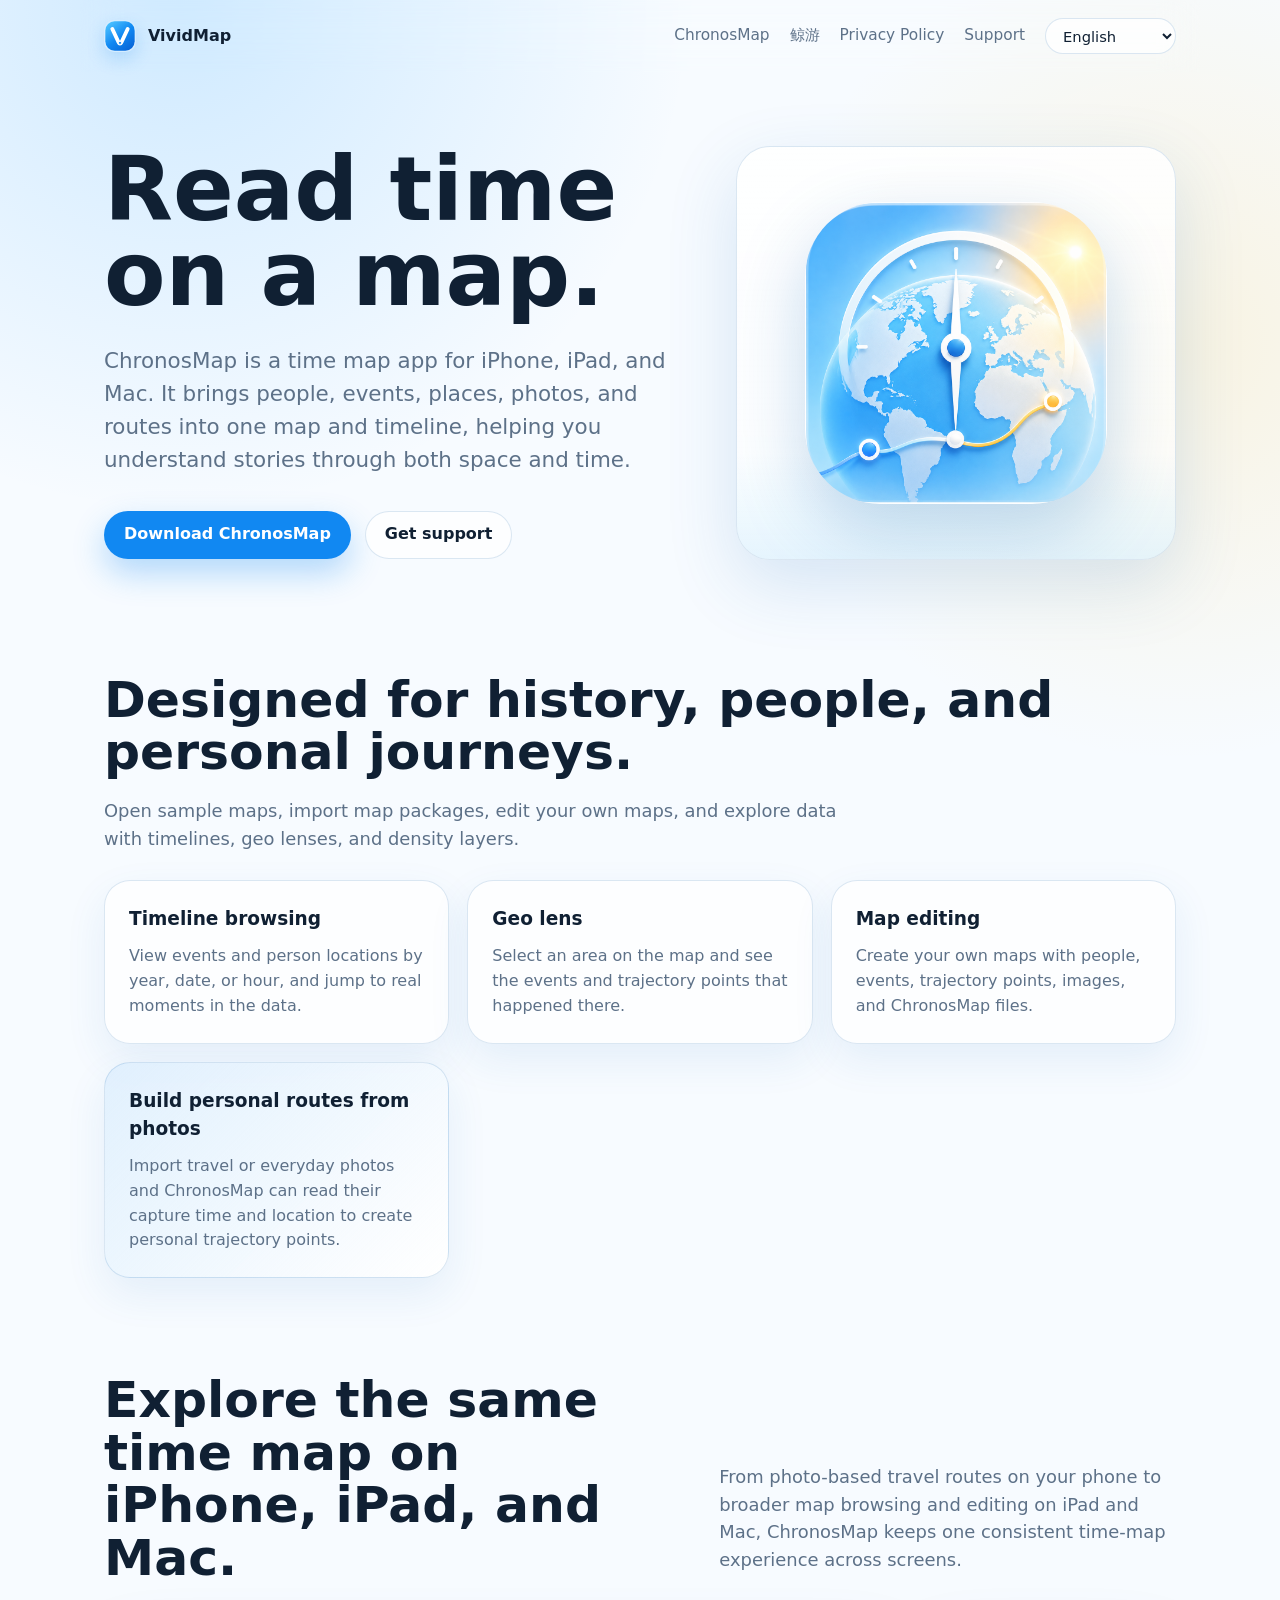
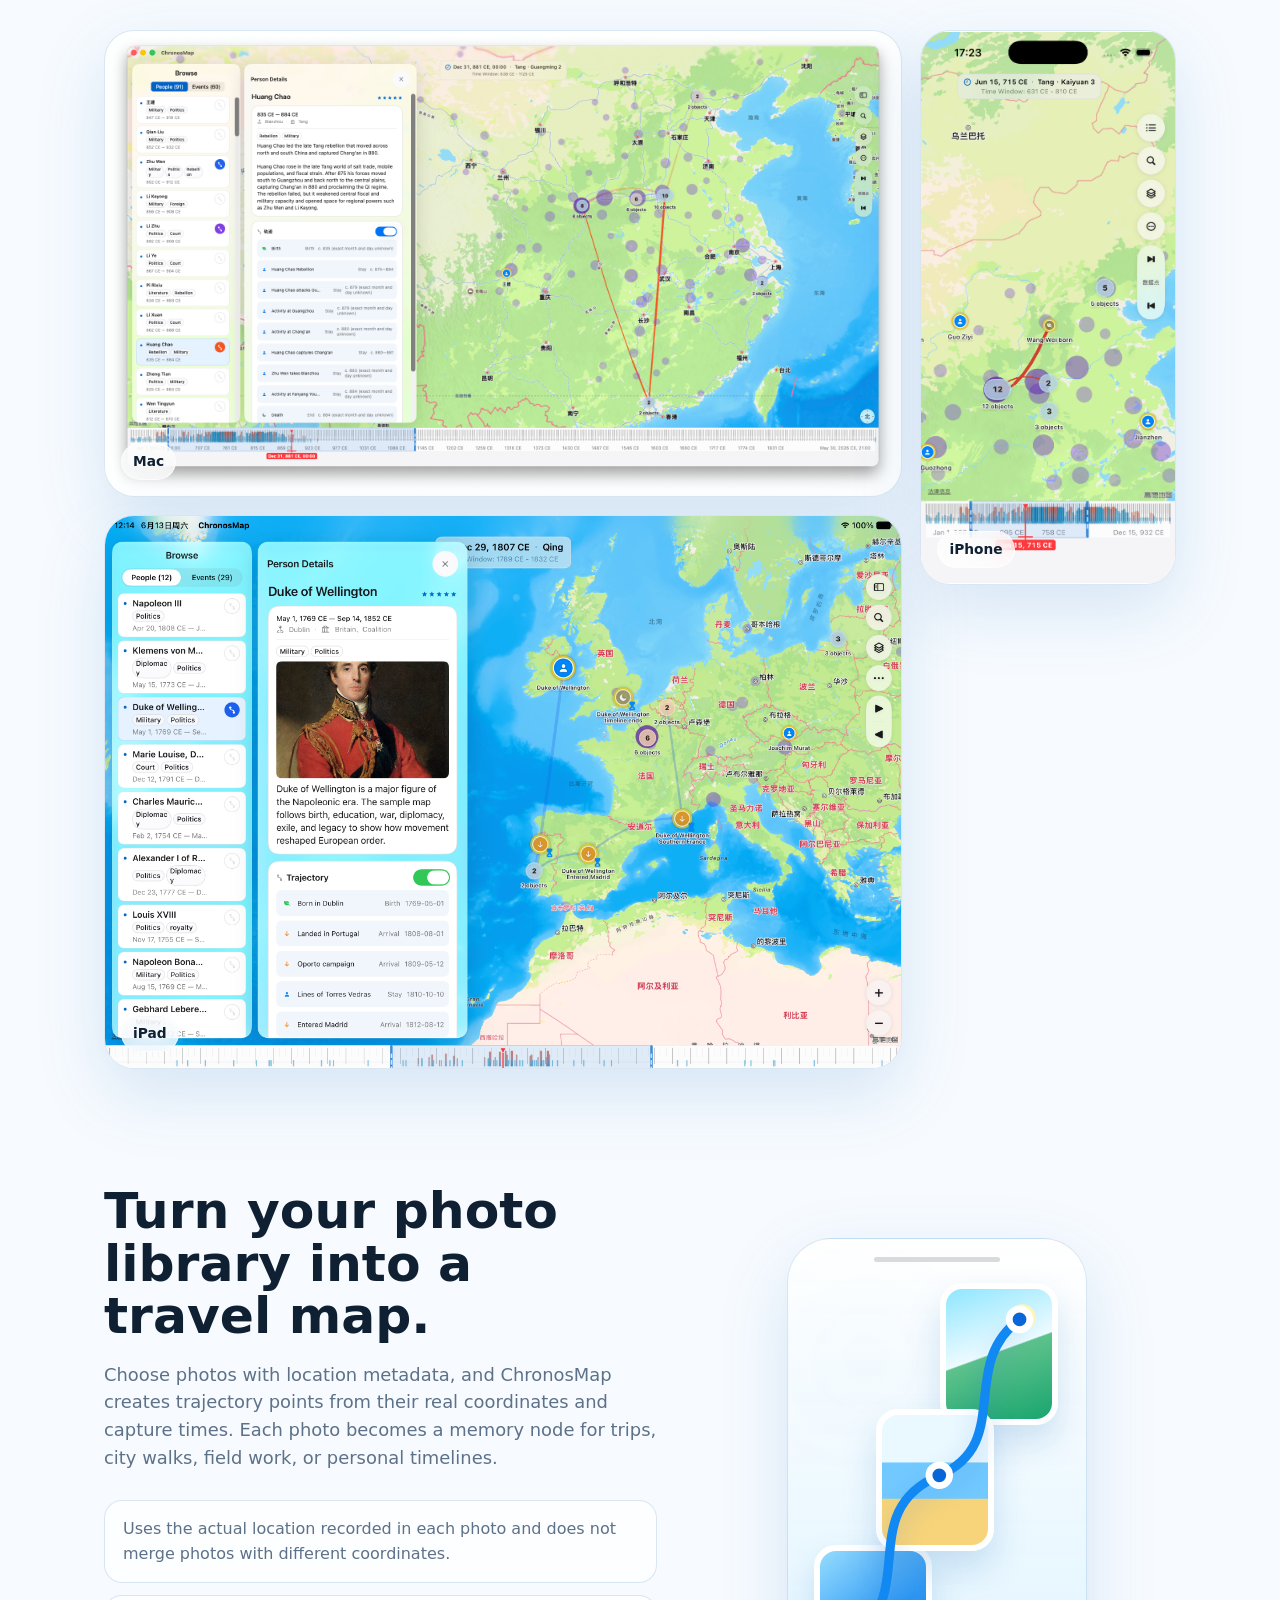
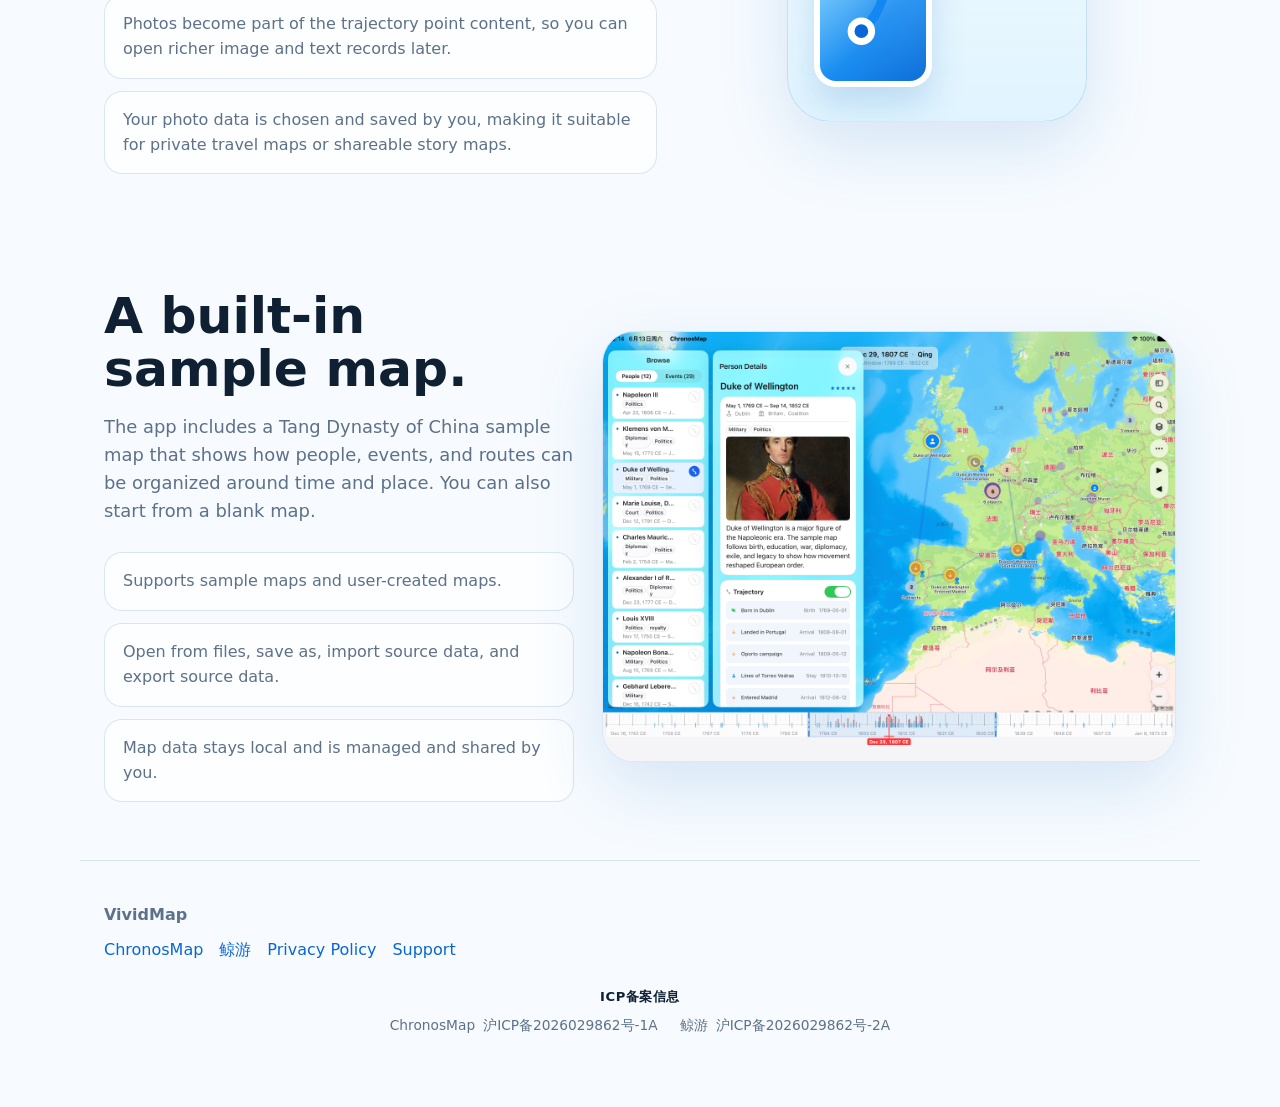
==== commit 432e808e: "rename" ====
--- a/chronosmap.html
+++ b/chronosmap.html
@@ -21,7 +21,7 @@
       </a>
       <nav class="nav-links" aria-label="Primary navigation">
         <a href="chronosmap.html">ChronosMap</a>
-        <a href="yunji.html" data-i18n="brand.yunji">yunji</a>
+        <a href="jingyou.html" data-i18n="brand.yunji">鲸游</a>
         <a href="privacy.html" data-i18n="nav.privacy">Privacy Policy</a>
         <a href="support.html" data-i18n="nav.support">Support</a>
         <label class="language-control">
@@ -137,7 +137,7 @@
       <strong>VividMap</strong>
       <div class="footer-links">
         <a href="chronosmap.html">ChronosMap</a>
-        <a href="yunji.html" data-i18n="brand.yunji">yunji</a>
+        <a href="jingyou.html" data-i18n="brand.yunji">鲸游</a>
         <a href="privacy.html" data-i18n="nav.privacy">Privacy Policy</a>
         <a href="support.html" data-i18n="nav.support">Support</a>
       </div>
@@ -145,7 +145,7 @@
         <span class="icp-title">ICP备案信息</span>
         <div class="icp-list">
           <span class="icp-item"><span class="icp-app">ChronosMap</span><a class="icp-link" href="https://beian.miit.gov.cn/" target="_blank" rel="noopener">沪ICP备2026029862号-1A</a></span>
-          <span class="icp-item"><span class="icp-app">云迹</span><a class="icp-link" href="https://beian.miit.gov.cn/" target="_blank" rel="noopener">沪ICP备2026029862号-2A</a></span>
+          <span class="icp-item"><span class="icp-app">鲸游</span><a class="icp-link" href="https://beian.miit.gov.cn/" target="_blank" rel="noopener">沪ICP备2026029862号-2A</a></span>
         </div>
       </div>
     </footer>
--- a/site.css
+++ b/site.css
@@ -599,7 +599,7 @@
 }
 
 /* ============================================================
-   VividMap 合并站：工作室首页 / 云迹页 / 滚动显现 / 微交互
+   VividMap 合并站：工作室首页 / 鲸游页 / 滚动显现 / 微交互
    （沿用 ChronosMap 的浅色蓝调语言，仅在其上扩展）
    ============================================================ */
 
@@ -754,7 +754,7 @@
   gap: 18px;
 }
 
-/* 云迹功能区的 2 列网格（独立类，窄屏可折叠；不可用内联样式，否则压过媒体查询） */
+/* 鲸游功能区的 2 列网格（独立类，窄屏可折叠；不可用内联样式，否则压过媒体查询） */
 .grid-2 {
   display: grid;
   grid-template-columns: repeat(2, minmax(0, 1fr));
@@ -779,7 +779,7 @@
 }
 .value-card p { margin: 0; color: var(--muted); }
 
-/* 云迹页设备行（三张 iPhone 截图） */
+/* 鲸游页设备行（三张 iPhone 截图） */
 .device-row {
   display: grid;
   grid-template-columns: repeat(3, minmax(0, 1fr));
@@ -790,7 +790,7 @@
 .device-row .device-shot { aspect-ratio: 0.47; }
 .device-row .device-shot img { object-fit: cover; object-position: top; }
 
-/* 云迹 hero 图标舞台复用 chronosmap .icon-stage，仅换图 */
+/* 鲸游 hero 图标舞台复用 chronosmap .icon-stage，仅换图 */
 
 @media (max-width: 820px) {
   .portal-grid, .values-grid, .device-row, .grid-2 { grid-template-columns: 1fr; }
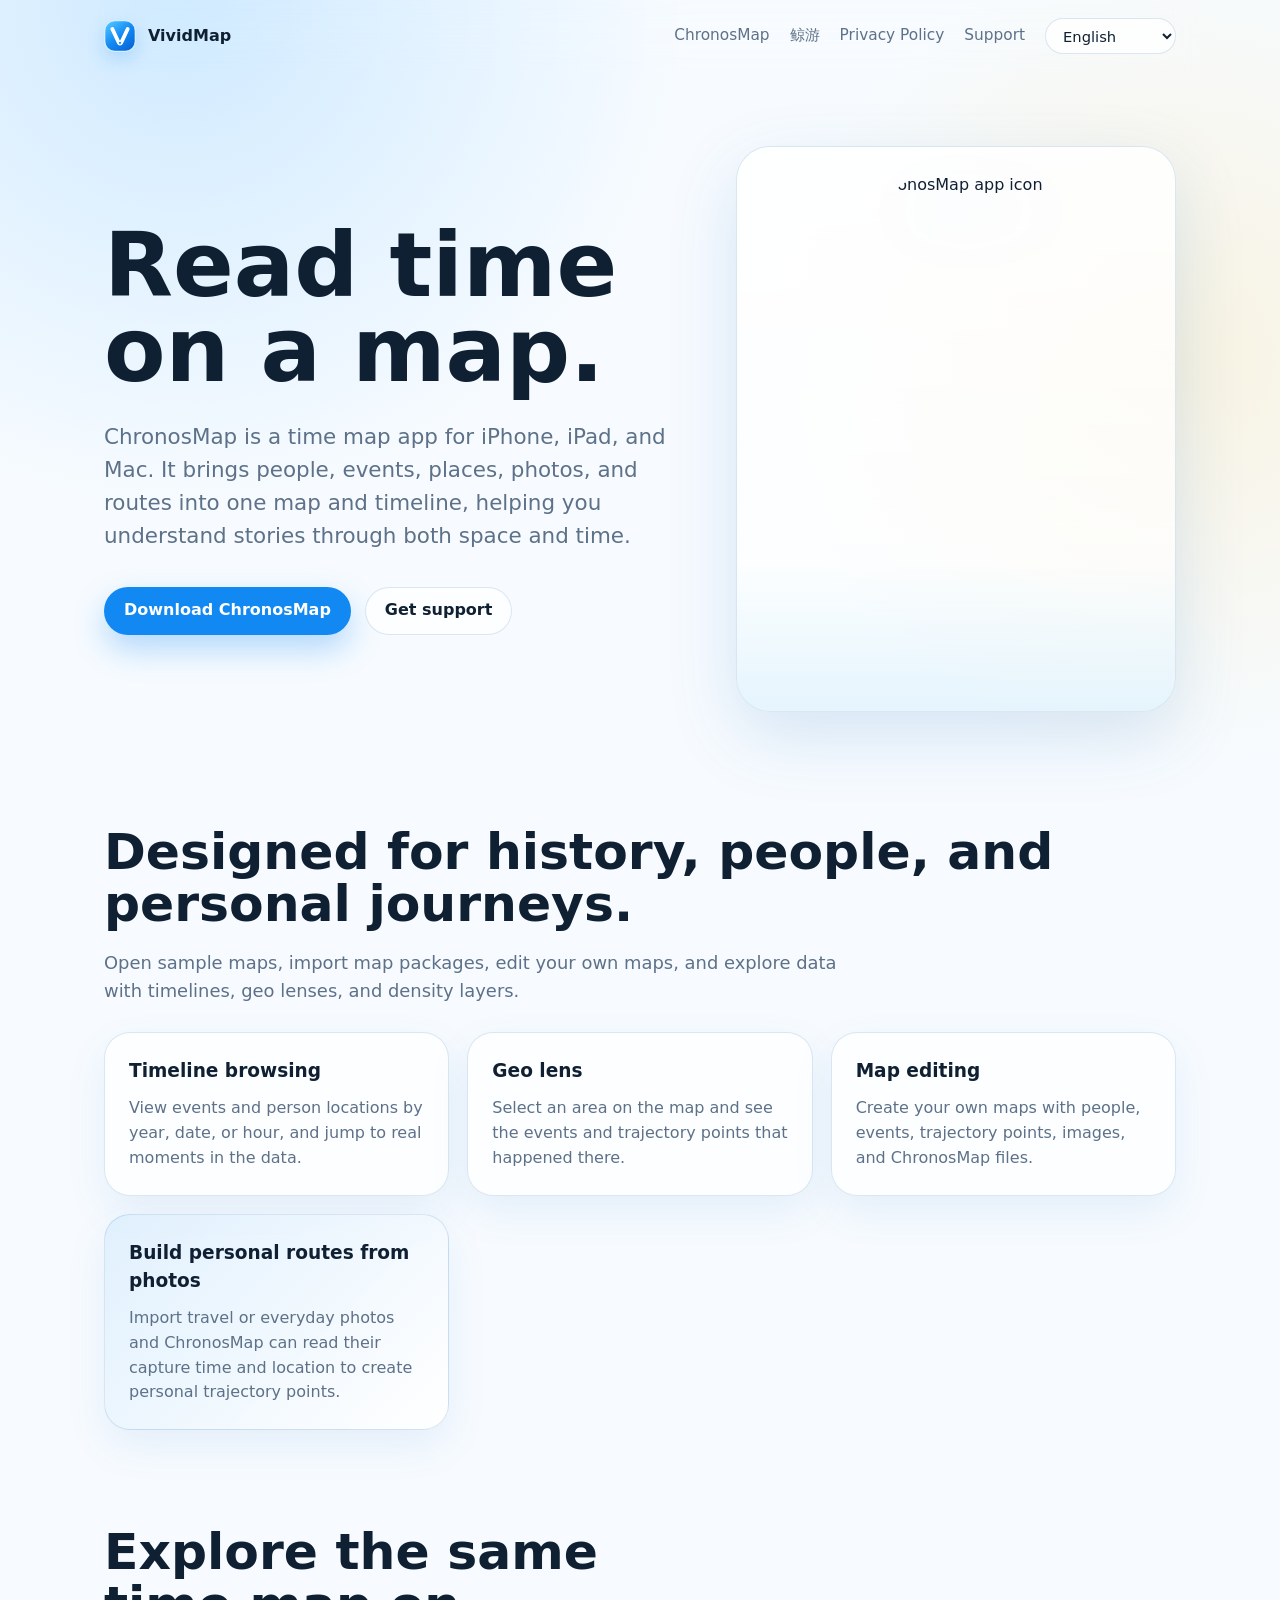
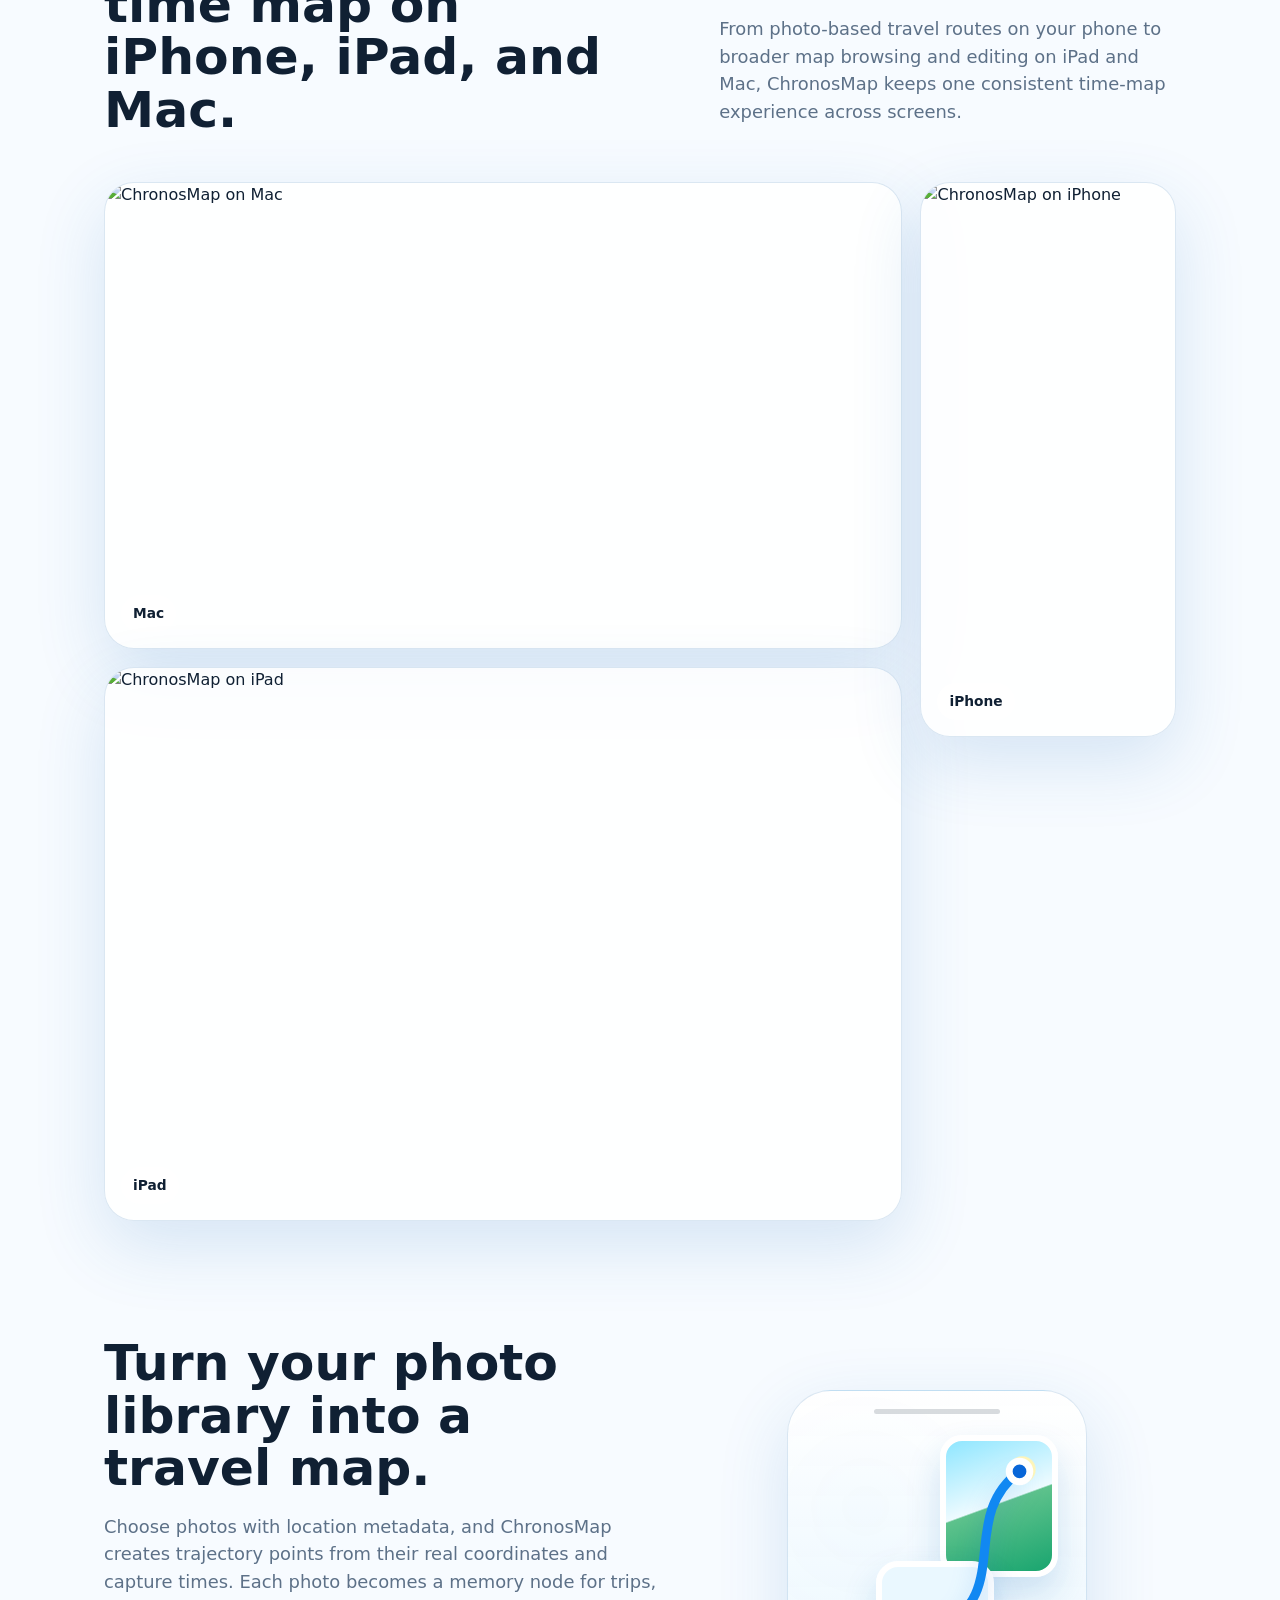
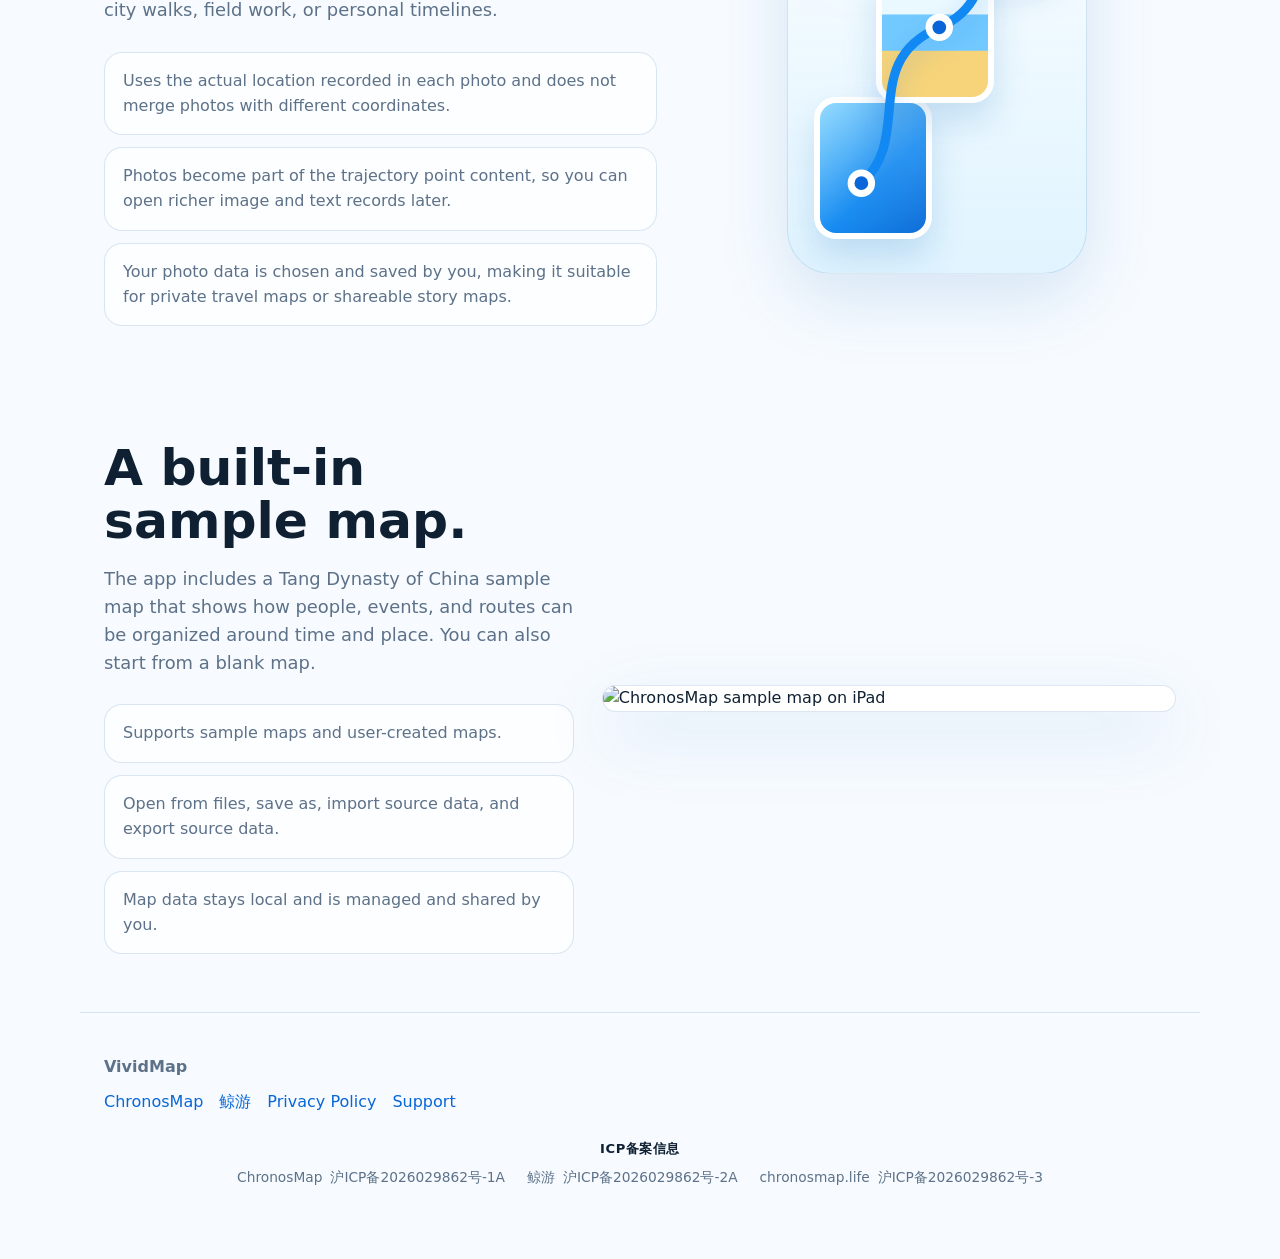
==== commit f5fd9043: "update" ====
--- a/chronosmap.html
+++ b/chronosmap.html
@@ -43,7 +43,7 @@
         </div>
         <div class="hero-card reveal" aria-label="ChronosMap app icon">
           <div class="icon-stage">
-            <img src="assets/chronosmap-icon.png" alt="ChronosMap app icon" data-i18n-attr="alt:home.icon.alt">
+            <img src="assets/chronosmap-icon-512.webp" width="512" height="512" alt="ChronosMap app icon" data-i18n-attr="alt:home.icon.alt">
           </div>
         </div>
       </section>
@@ -78,15 +78,15 @@
         </div>
         <div class="device-grid">
           <figure class="device-shot mac-shot reveal">
-            <img src="assets/mac_en.png" alt="ChronosMap on Mac" data-shot="mac" data-i18n-attr="alt:home.gallery.macAlt" loading="lazy" decoding="async">
+            <img src="assets/mac_en-960.webp" srcset="assets/mac_en-960.webp 960w, assets/mac_en-1600.webp 1600w" sizes="(min-width: 900px) 70vw, 100vw" alt="ChronosMap on Mac" data-shot="mac" data-i18n-attr="alt:home.gallery.macAlt" loading="lazy" decoding="async">
             <figcaption data-i18n="home.gallery.mac">Mac</figcaption>
           </figure>
           <figure class="device-shot ipad-shot reveal">
-            <img src="assets/ipad_en.png" alt="ChronosMap on iPad" data-shot="ipad" data-i18n-attr="alt:home.gallery.ipadAlt" loading="lazy" decoding="async">
+            <img src="assets/ipad_en-960.webp" srcset="assets/ipad_en-960.webp 960w, assets/ipad_en-1600.webp 1600w" sizes="(min-width: 900px) 70vw, 100vw" alt="ChronosMap on iPad" data-shot="ipad" data-i18n-attr="alt:home.gallery.ipadAlt" loading="lazy" decoding="async">
             <figcaption data-i18n="home.gallery.ipad">iPad</figcaption>
           </figure>
           <figure class="device-shot ios-shot reveal">
-            <img src="assets/ios_en.png" alt="ChronosMap on iPhone" data-shot="ios" data-i18n-attr="alt:home.gallery.iosAlt" loading="lazy" decoding="async">
+            <img src="assets/ios_en-960.webp" srcset="assets/ios_en-960.webp 960w, assets/ios_en-1600.webp 1600w" sizes="(min-width: 900px) 24vw, 55vw" alt="ChronosMap on iPhone" data-shot="ios" data-i18n-attr="alt:home.gallery.iosAlt" loading="lazy" decoding="async">
             <figcaption data-i18n="home.gallery.ios">iPhone</figcaption>
           </figure>
         </div>
@@ -128,7 +128,7 @@
           </ul>
         </div>
         <div class="map-image reveal">
-          <img src="assets/ipad_en.png" alt="ChronosMap sample map on iPad" data-shot="ipad" data-i18n-attr="alt:home.sample.imageAlt" loading="lazy" decoding="async">
+          <img src="assets/ipad_en-960.webp" srcset="assets/ipad_en-960.webp 960w, assets/ipad_en-1600.webp 1600w" sizes="(min-width: 900px) 55vw, 100vw" alt="ChronosMap sample map on iPad" data-shot="ipad" data-i18n-attr="alt:home.sample.imageAlt" loading="lazy" decoding="async">
         </div>
       </section>
     </main>
@@ -146,6 +146,7 @@
         <div class="icp-list">
           <span class="icp-item"><span class="icp-app">ChronosMap</span><a class="icp-link" href="https://beian.miit.gov.cn/" target="_blank" rel="noopener">沪ICP备2026029862号-1A</a></span>
           <span class="icp-item"><span class="icp-app">鲸游</span><a class="icp-link" href="https://beian.miit.gov.cn/" target="_blank" rel="noopener">沪ICP备2026029862号-2A</a></span>
+          <span class="icp-item"><span class="icp-app">chronosmap.life</span><a class="icp-link" href="https://beian.miit.gov.cn/" target="_blank" rel="noopener">沪ICP备2026029862号-3</a></span>
         </div>
       </div>
     </footer>
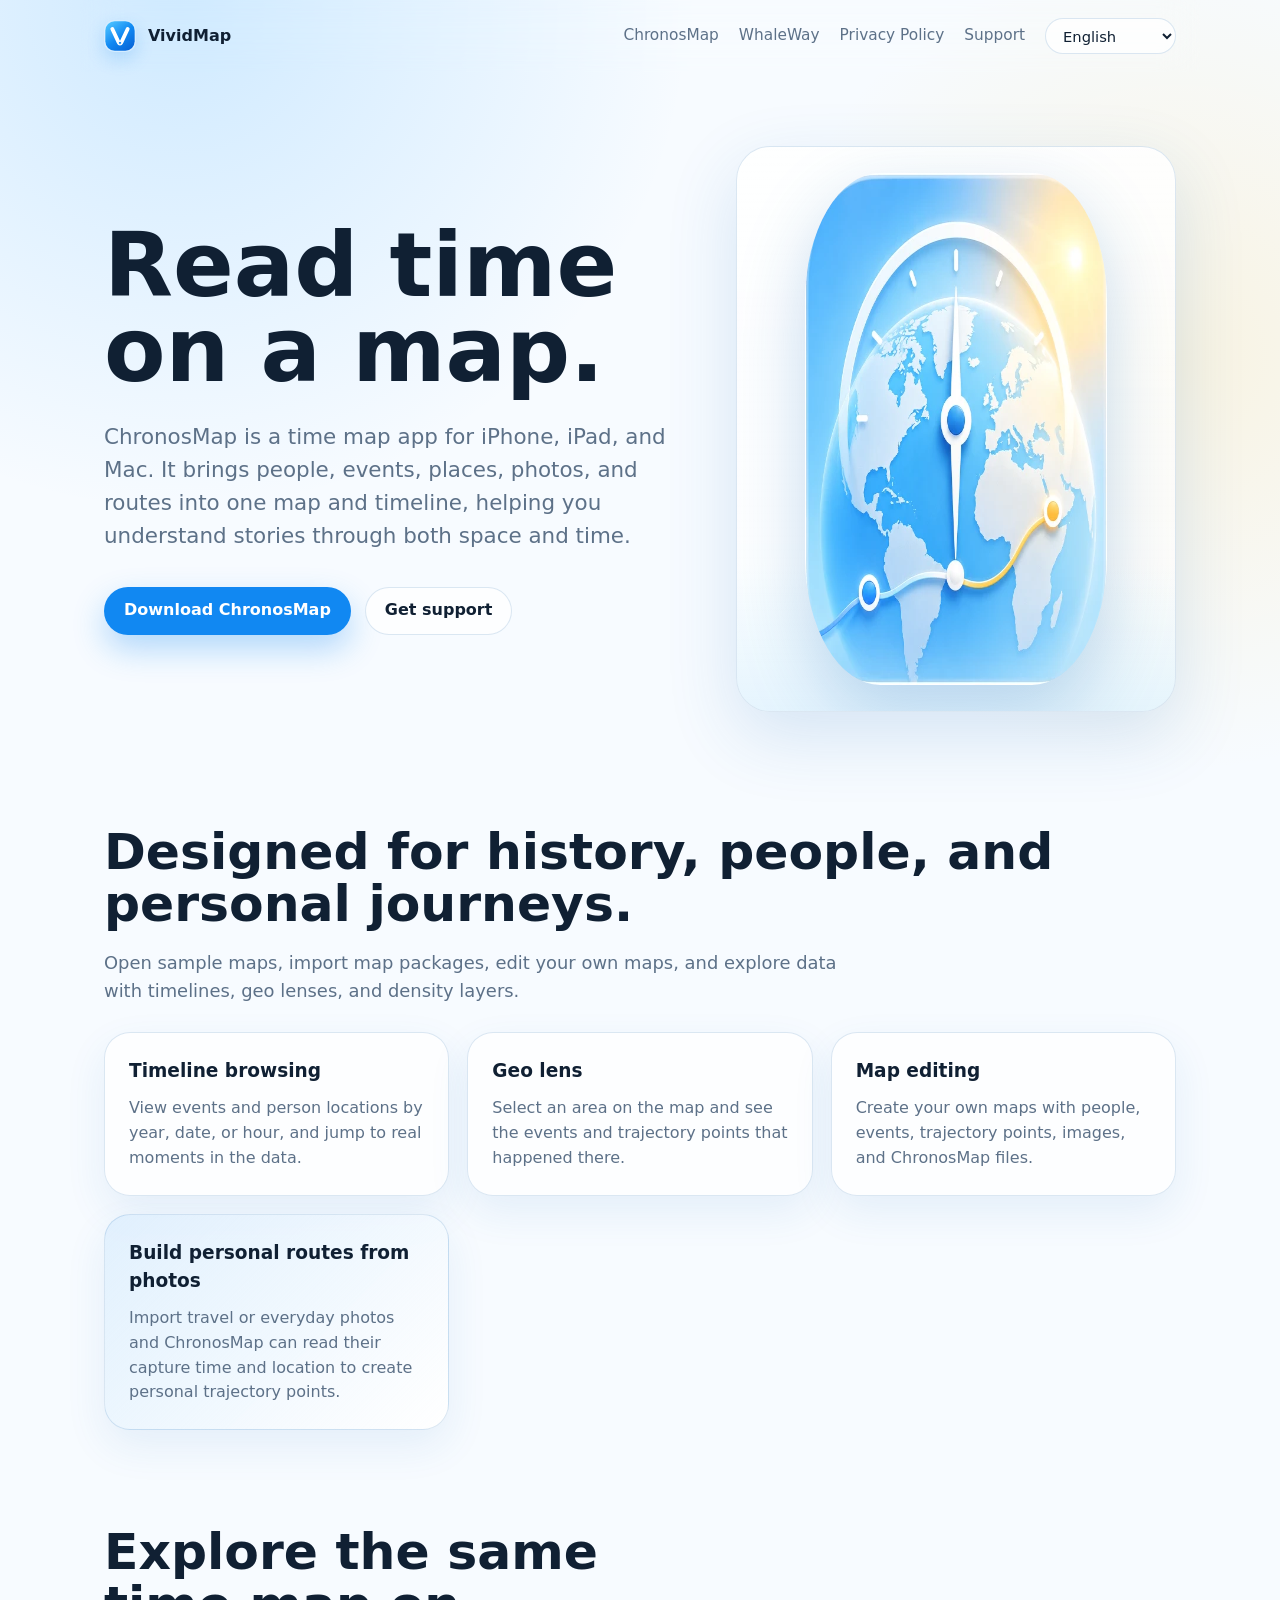
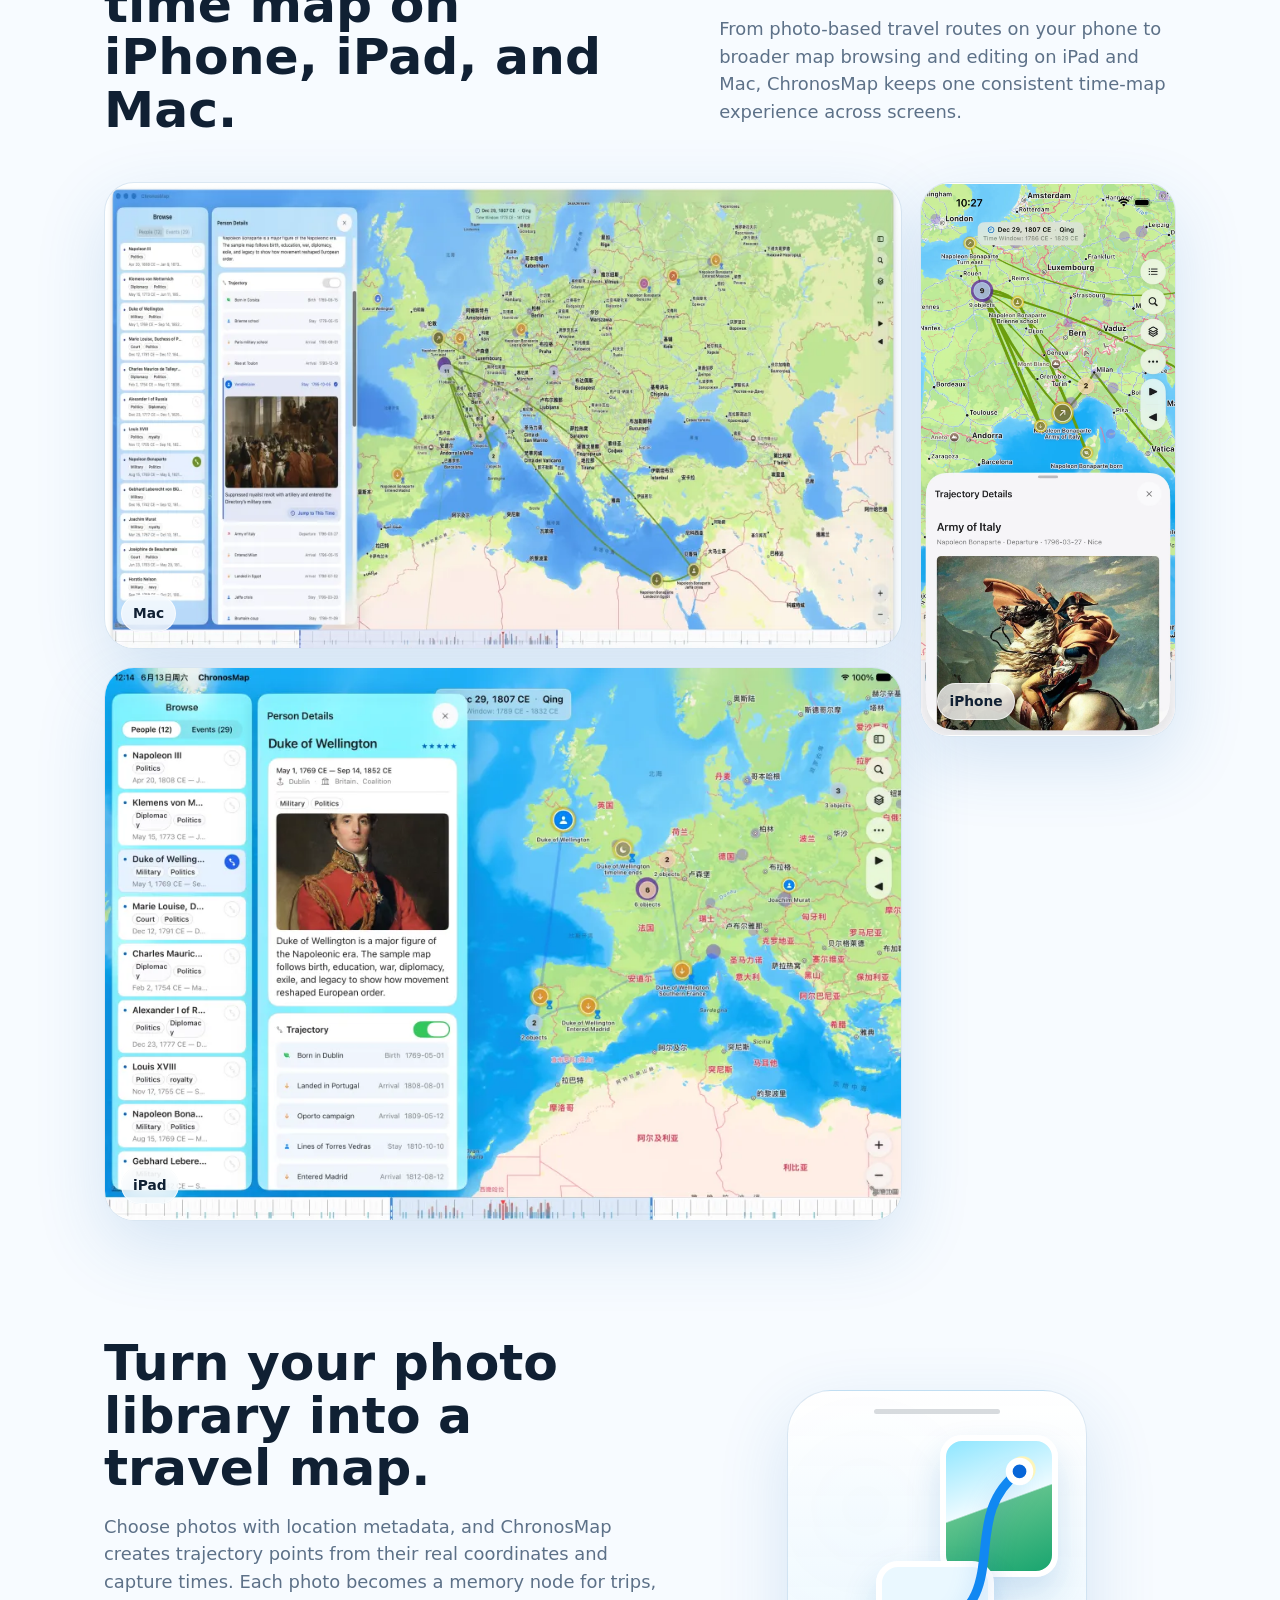
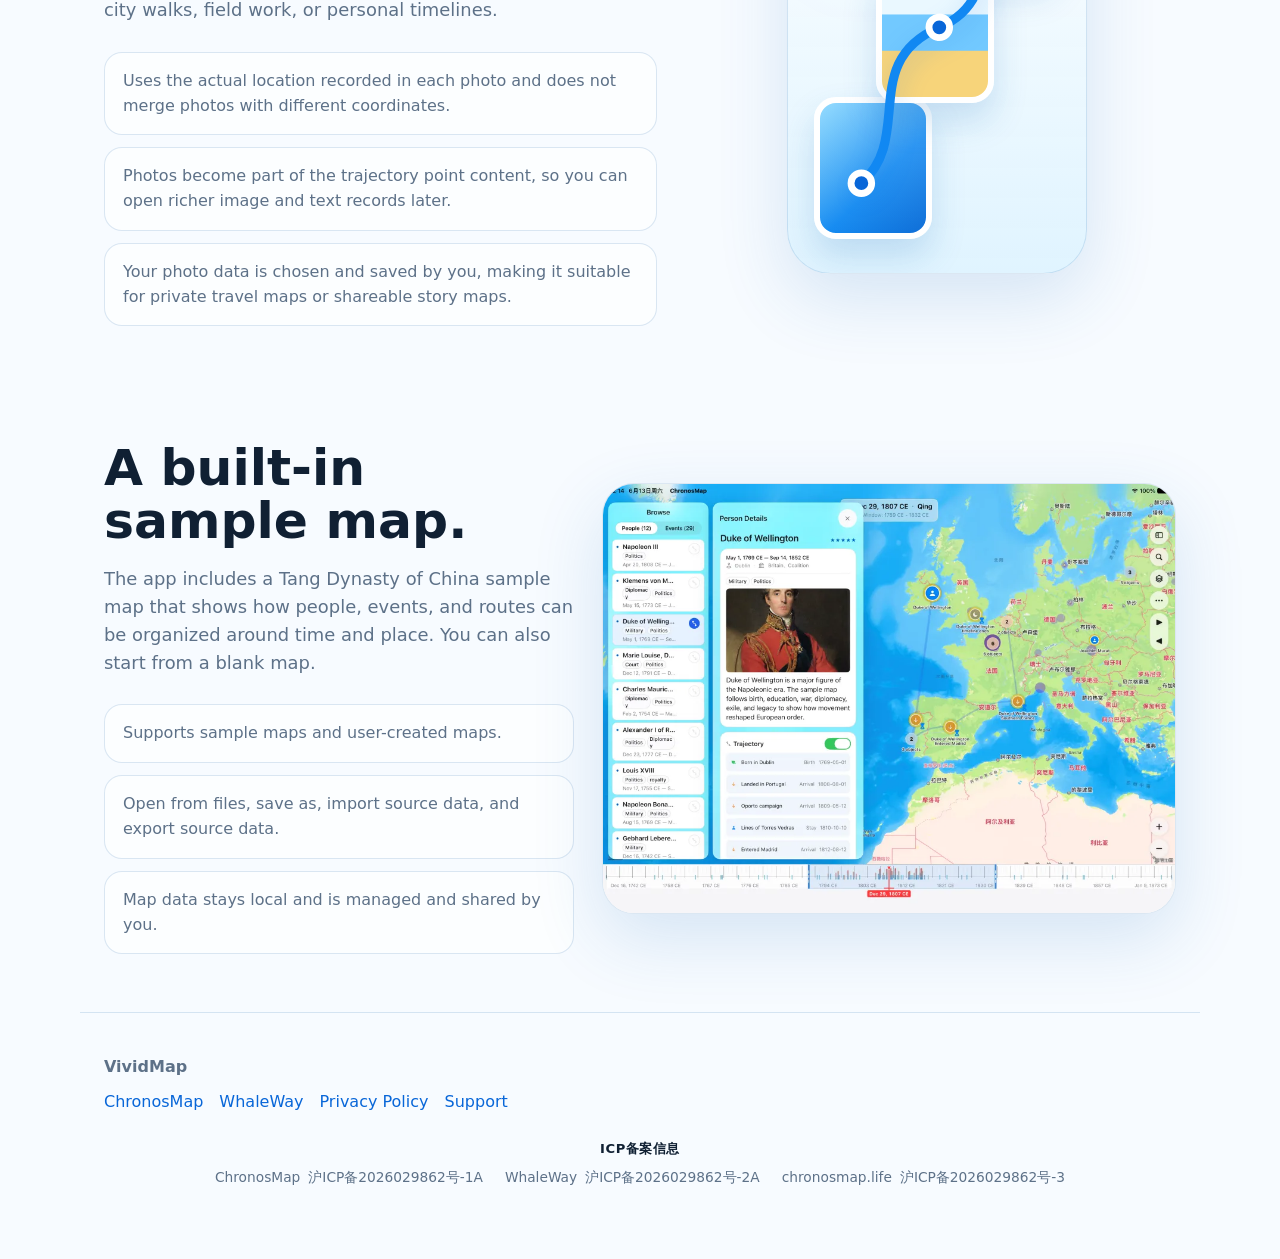
==== commit 154569c9: "Update WhaleWay site and filing records" ====
--- a/chronosmap.html
+++ b/chronosmap.html
@@ -21,7 +21,7 @@
       </a>
       <nav class="nav-links" aria-label="Primary navigation">
         <a href="chronosmap.html">ChronosMap</a>
-        <a href="jingyou.html" data-i18n="brand.yunji">鲸游</a>
+        <a href="jingyou.html" data-i18n="brand.yunji">WhaleWay</a>
         <a href="privacy.html" data-i18n="nav.privacy">Privacy Policy</a>
         <a href="support.html" data-i18n="nav.support">Support</a>
         <label class="language-control">
@@ -137,7 +137,7 @@
       <strong>VividMap</strong>
       <div class="footer-links">
         <a href="chronosmap.html">ChronosMap</a>
-        <a href="jingyou.html" data-i18n="brand.yunji">鲸游</a>
+        <a href="jingyou.html" data-i18n="brand.yunji">WhaleWay</a>
         <a href="privacy.html" data-i18n="nav.privacy">Privacy Policy</a>
         <a href="support.html" data-i18n="nav.support">Support</a>
       </div>
@@ -145,7 +145,7 @@
         <span class="icp-title">ICP备案信息</span>
         <div class="icp-list">
           <span class="icp-item"><span class="icp-app">ChronosMap</span><a class="icp-link" href="https://beian.miit.gov.cn/" target="_blank" rel="noopener">沪ICP备2026029862号-1A</a></span>
-          <span class="icp-item"><span class="icp-app">鲸游</span><a class="icp-link" href="https://beian.miit.gov.cn/" target="_blank" rel="noopener">沪ICP备2026029862号-2A</a></span>
+          <span class="icp-item"><span class="icp-app" data-i18n="brand.yunji">WhaleWay</span><a class="icp-link" href="https://beian.miit.gov.cn/" target="_blank" rel="noopener">沪ICP备2026029862号-2A</a></span>
           <span class="icp-item"><span class="icp-app">chronosmap.life</span><a class="icp-link" href="https://beian.miit.gov.cn/" target="_blank" rel="noopener">沪ICP备2026029862号-3</a></span>
         </div>
       </div>
